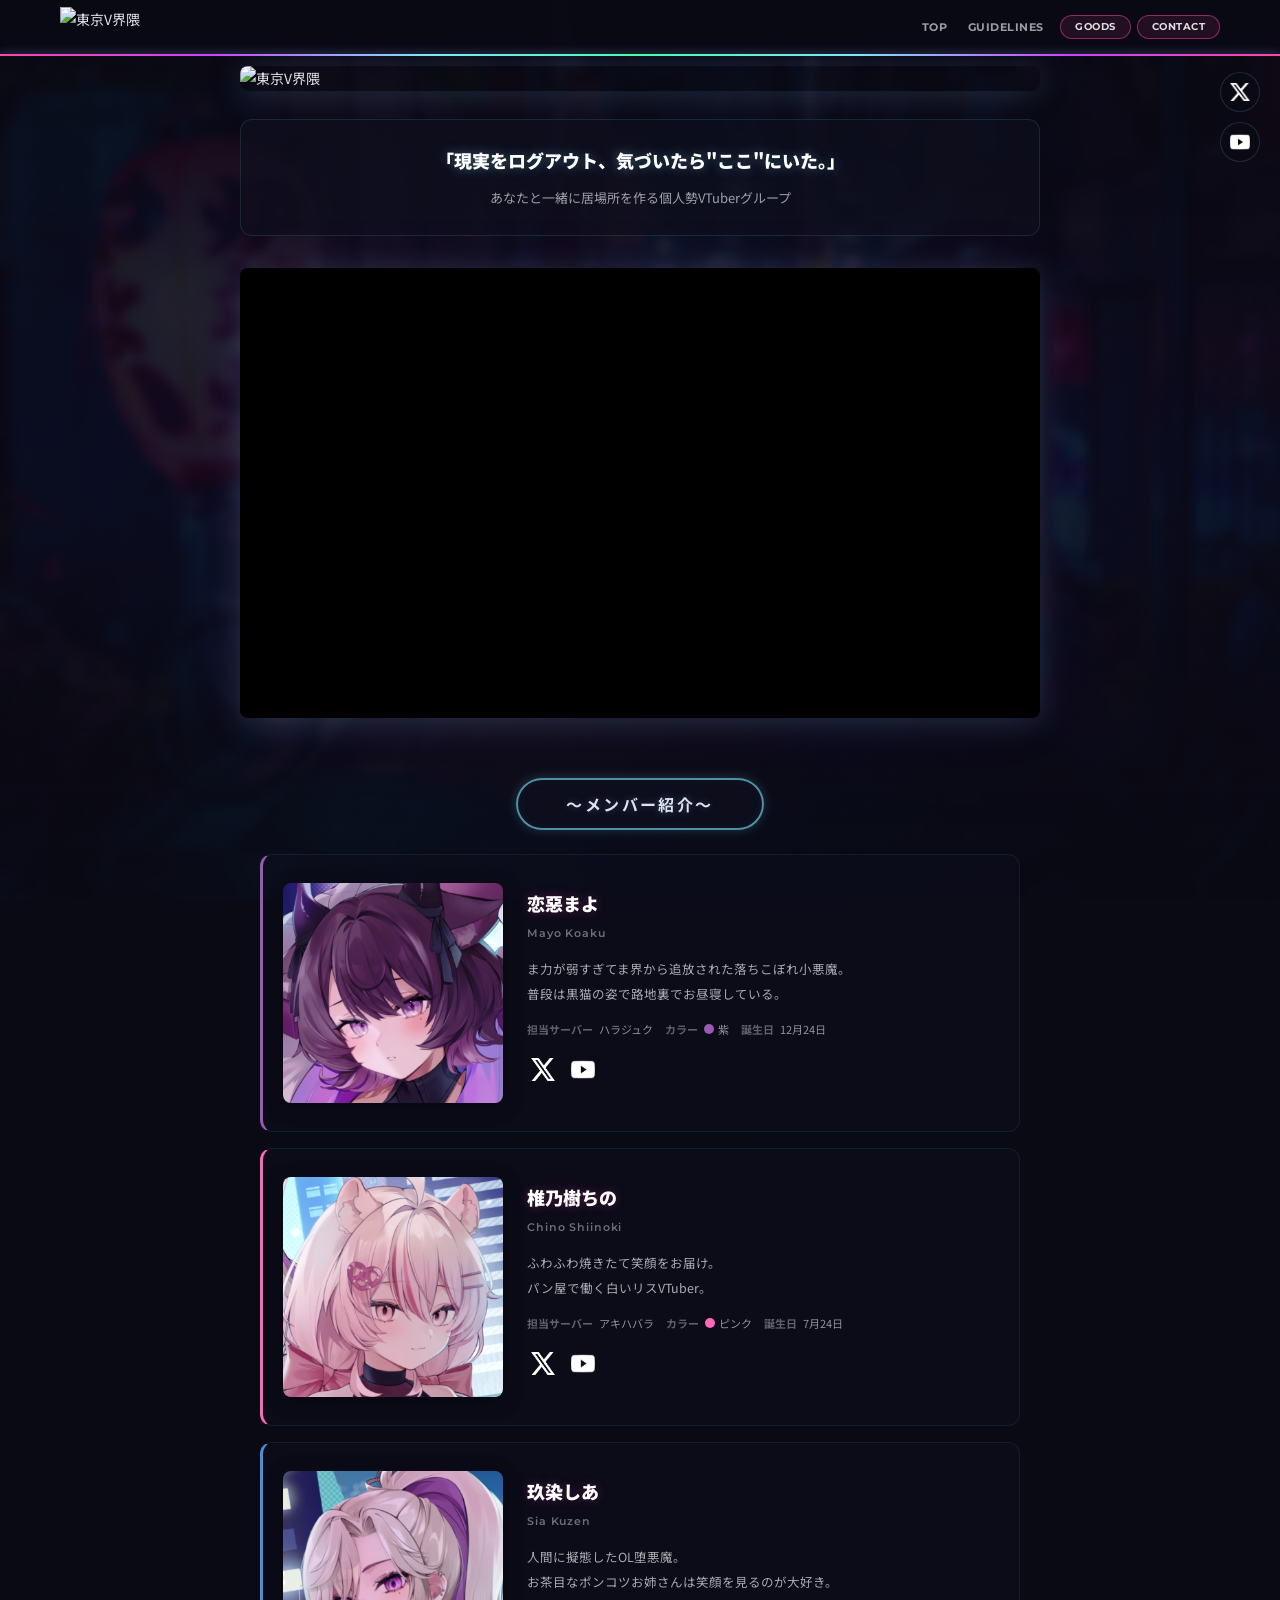
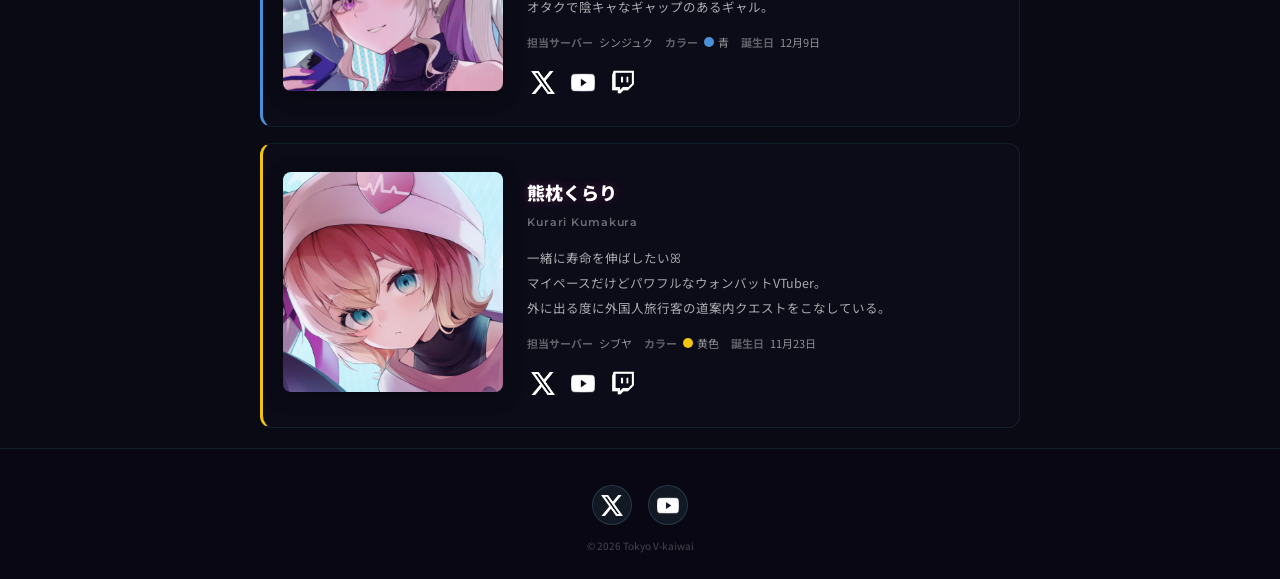
==== index.html @ e0227ff6 "Update: メンバー紹介文修正、背景画像変更、YouTube動画URL変更 Co-Authored-By: Claude Opus 4.6 <noreply@anthropic.com>" ====
<!DOCTYPE html>
<html lang="ja">
<head>
  <meta charset="UTF-8">
  <meta name="viewport" content="width=device-width, initial-scale=1.0">
  <title>東京V界隈 公式サイト</title>
  <link rel="stylesheet" href="css/style.css">
  <link rel="preconnect" href="https://fonts.googleapis.com">
  <link rel="preconnect" href="https://fonts.gstatic.com" crossorigin>
  <link href="https://fonts.googleapis.com/css2?family=Noto+Sans+JP:wght@400;500;700;900&family=Montserrat:wght@400;600;700;800;900&display=block" rel="stylesheet">
</head>
<body>

  <!-- ===== グローバルナビ ===== -->
  <header class="global-header">
    <div class="header-inner">
      <a href="index.html" class="site-logo">
        <img src="images/logo.png" alt="東京V界隈" class="logo-img">
      </a>
      <nav class="global-nav">
        <ul>
          <li><a href="#top">TOP</a></li>
          <li><a href="guidelines.html">GUIDELINES</a></li>
          <li class="nav-special"><a href="https://tokyovkaiwai.booth.pm/" target="_blank" rel="noopener noreferrer">GOODS</a></li>
          <li class="nav-special"><a href="contact.html">CONTACT</a></li>
        </ul>
      </nav>
      <button class="nav-toggle" id="navToggle" aria-label="メニュー">
        <span></span><span></span><span></span>
      </button>
    </div>
    <div class="header-line"></div>
  </header>

  <!-- ===== ヒーローバナー ===== -->
  <section id="top" class="hero-section">
    <div class="hero-banner">
      <div class="hero-image-area">
        <img src="images/main-visual.png" alt="東京V界隈" class="hero-img">
      </div>
    </div>
  </section>

  <!-- ===== 紹介文 ===== -->
  <section id="about" class="intro-section">
    <div class="intro-inner">
      <p class="intro-catchcopy">「現実をログアウト、気づいたら"ここ"にいた。」</p>
      <p class="intro-text">あなたと一緒に居場所を作る個人勢VTuberグループ</p>
    </div>
  </section>

  <!-- ===== 動画 ===== -->
  <section id="movie" class="movie-section">
    <div class="movie-inner">
      <div class="video-container">
        <iframe src="https://www.youtube.com/embed/CFdtqOuw34k" title="東京V界隈 PV" frameborder="0" allow="accelerometer; autoplay; clipboard-write; encrypted-media; gyroscope; picture-in-picture; web-share" allowfullscreen></iframe>
      </div>
    </div>
  </section>

  <!-- ===== メンバー紹介 ===== -->
  <section id="members" class="members-section">
    <h2 class="pill-title"><span>〜メンバー紹介〜</span></h2>

    <!-- 恋惡まよ -->
    <article class="member-card" style="--member-color: #9b59b6;">
      <div class="member-img">
        <img src="images/character/4.png" alt="恋惡まよ" class="member-photo">
      </div>
      <div class="member-info">
        <h3 class="member-name">恋惡まよ</h3>
        <p class="member-name-en">Mayo Koaku</p>
        <p class="member-desc">
          ま力が弱すぎてま界から追放された落ちこぼれ小悪魔。<br>
          普段は黒猫の姿で路地裏でお昼寝している。
        </p>
        <div class="member-details">
          <span class="member-detail"><span class="detail-label">担当サーバー</span>ハラジュク</span>
          <span class="member-detail"><span class="detail-label">カラー</span><span class="color-dot" style="background: #9b59b6;"></span>紫</span>
          <span class="member-detail"><span class="detail-label">誕生日</span>12月24日</span>
        </div>
        <div class="member-links">
          <a href="https://x.com/koaku_mayo" target="_blank" rel="noopener noreferrer" class="member-link-icon" aria-label="X"><img src="images/icon-x.png" alt="X"></a>
          <a href="https://www.youtube.com/@koakumayo" target="_blank" rel="noopener noreferrer" class="member-link-icon" aria-label="YouTube"><img src="images/icon-youtube.png" alt="YouTube"></a>
        </div>
      </div>
    </article>

    <!-- 椎乃樹ちの -->
    <article class="member-card" style="--member-color: #ff69b4;">
      <div class="member-img">
        <img src="images/character/1.png" alt="椎乃樹ちの" class="member-photo">
      </div>
      <div class="member-info">
        <h3 class="member-name">椎乃樹ちの</h3>
        <p class="member-name-en">Chino Shiinoki</p>
        <p class="member-desc">
          ふわふわ焼きたて笑顔をお届け。<br>
          パン屋で働く白いリスVTuber。
        </p>
        <div class="member-details">
          <span class="member-detail"><span class="detail-label">担当サーバー</span>アキハバラ</span>
          <span class="member-detail"><span class="detail-label">カラー</span><span class="color-dot" style="background: #ff69b4;"></span>ピンク</span>
          <span class="member-detail"><span class="detail-label">誕生日</span>7月24日</span>
        </div>
        <div class="member-links">
          <a href="https://x.com/chino_pretzel" target="_blank" rel="noopener noreferrer" class="member-link-icon" aria-label="X"><img src="images/icon-x.png" alt="X"></a>
          <a href="https://www.youtube.com/@chino_pretzel" target="_blank" rel="noopener noreferrer" class="member-link-icon" aria-label="YouTube"><img src="images/icon-youtube.png" alt="YouTube"></a>
        </div>
      </div>
    </article>

    <!-- 玖染しあ -->
    <article class="member-card" style="--member-color: #4a90d9;">
      <div class="member-img">
        <img src="images/character/3.png" alt="玖染しあ" class="member-photo">
      </div>
      <div class="member-info">
        <h3 class="member-name">玖染しあ</h3>
        <p class="member-name-en">Sia Kuzen</p>
        <p class="member-desc">
          人間に擬態したOL堕悪魔。<br>
          お茶目なポンコツお姉さんは笑顔を見るのが大好き。<br>
          オタクで陰キャなギャップのあるギャル。
        </p>
        <div class="member-details">
          <span class="member-detail"><span class="detail-label">担当サーバー</span>シンジュク</span>
          <span class="member-detail"><span class="detail-label">カラー</span><span class="color-dot" style="background: #4a90d9;"></span>青</span>
          <span class="member-detail"><span class="detail-label">誕生日</span>12月9日</span>
        </div>
        <div class="member-links">
          <a href="https://x.com/kuzen_sia" target="_blank" rel="noopener noreferrer" class="member-link-icon" aria-label="X"><img src="images/icon-x.png" alt="X"></a>
          <a href="https://youtube.com/@kuzen_sia" target="_blank" rel="noopener noreferrer" class="member-link-icon" aria-label="YouTube"><img src="images/icon-youtube.png" alt="YouTube"></a>
          <a href="https://www.twitch.tv/kuzensia" target="_blank" rel="noopener noreferrer" class="member-link-icon" aria-label="Twitch"><img src="images/icon-twitch.png" alt="Twitch"></a>
        </div>
      </div>
    </article>

    <!-- 熊枕くらり -->
    <article class="member-card" style="--member-color: #f1c40f;">
      <div class="member-img">
        <img src="images/character/2.png" alt="熊枕くらり" class="member-photo">
      </div>
      <div class="member-info">
        <h3 class="member-name">熊枕くらり</h3>
        <p class="member-name-en">Kurari Kumakura</p>
        <p class="member-desc">
          一緒に寿命を伸ばしたいꕤ<br>
          マイペースだけどパワフルなウォンバットVTuber。<br>
          外に出る度に外国人旅行客の道案内クエストをこなしている。
        </p>
        <div class="member-details">
          <span class="member-detail"><span class="detail-label">担当サーバー</span>シブヤ</span>
          <span class="member-detail"><span class="detail-label">カラー</span><span class="color-dot" style="background: #f1c40f;"></span>黄色</span>
          <span class="member-detail"><span class="detail-label">誕生日</span>11月23日</span>
        </div>
        <div class="member-links">
          <a href="https://x.com/Kurari_Kumakura" target="_blank" rel="noopener noreferrer" class="member-link-icon" aria-label="X"><img src="images/icon-x.png" alt="X"></a>
          <a href="https://www.youtube.com/@Kurari_Kumakura" target="_blank" rel="noopener noreferrer" class="member-link-icon" aria-label="YouTube"><img src="images/icon-youtube.png" alt="YouTube"></a>
          <a href="https://www.twitch.tv/kurari_kumakura" target="_blank" rel="noopener noreferrer" class="member-link-icon" aria-label="Twitch"><img src="images/icon-twitch.png" alt="Twitch"></a>
        </div>
      </div>
    </article>
  </section>

  <!-- ===== 固定SNSアイコン ===== -->
  <div class="fixed-social">
    <a href="https://x.com/tokyovkaiwai" target="_blank" rel="noopener noreferrer" aria-label="X"><img src="images/icon-x.png" alt="X"></a>
    <a href="https://www.youtube.com/channel/UCpaPLm_RPjs5ALJmFA0-iug" target="_blank" rel="noopener noreferrer" aria-label="YouTube"><img src="images/icon-youtube.png" alt="YouTube"></a>
  </div>

  <!-- ===== TO TOP ===== -->
  <a href="#" class="to-top" id="toTop">
    <span class="to-top-arrow">&#9650;</span>
    <span class="to-top-label">TO TOP</span>
  </a>

  <!-- ===== フッター ===== -->
  <footer class="global-footer">
    <div class="footer-inner">
      <div class="footer-social">
        <a href="https://x.com/tokyovkaiwai" target="_blank" rel="noopener noreferrer" class="social-btn" aria-label="X">
          <img src="images/icon-x.png" alt="X" class="social-icon-img">
        </a>
        <a href="https://www.youtube.com/channel/UCpaPLm_RPjs5ALJmFA0-iug" target="_blank" rel="noopener noreferrer" class="social-btn" aria-label="YouTube">
          <img src="images/icon-youtube.png" alt="YouTube" class="social-icon-img">
        </a>
      </div>
      <p class="footer-copy">&copy; 2026 Tokyo V-kaiwai</p>
    </div>
  </footer>

  <script src="js/main.js"></script>
</body>
</html>
---- css/style.css ----
/* ========================================
   東京V界隈 - ネオン街テーマ
   ======================================== */

/* ===== リセット ===== */
*, *::before, *::after {
  margin: 0;
  padding: 0;
  box-sizing: border-box;
}

html {
  scroll-behavior: smooth;
}

body {
  font-family: "Noto Sans JP", "Hiragino Sans", "Hiragino Kaku Gothic ProN", sans-serif;
  font-size: 14px;
  line-height: 1.8;
  color: #e0e0e8;
  background: #0a0a14;
  -webkit-font-smoothing: antialiased;
}

/* 背景画像（固定、暗めオーバーレイ） */
body::before {
  content: "";
  position: fixed;
  top: 0;
  left: 0;
  width: 100%;
  height: 100%;
  background: url("../images/night_back02.png") center center / cover no-repeat fixed;
  opacity: 0.18;
  z-index: -2;
}

body::after {
  content: "";
  position: fixed;
  top: 0;
  left: 0;
  width: 100%;
  height: 100%;
  background: linear-gradient(180deg, rgba(10,10,20,0.6) 0%, rgba(15,10,30,0.4) 50%, rgba(10,10,20,0.7) 100%);
  z-index: -1;
}

a {
  color: inherit;
  text-decoration: none;
}

img {
  max-width: 100%;
  height: auto;
  display: block;
}

/* ===== グローバルヘッダー ===== */
.global-header {
  position: fixed;
  top: 0;
  left: 0;
  width: 100%;
  height: 56px;
  background: rgba(10, 10, 20, 0.92);
  backdrop-filter: blur(12px);
  -webkit-backdrop-filter: blur(12px);
  z-index: 1000;
  overflow: hidden;
}

.header-inner {
  max-width: 1200px;
  margin: 0 auto;
  padding: 0 20px;
  display: flex;
  align-items: center;
  height: 54px;
}

.header-line {
  height: 2px;
  background: linear-gradient(90deg, #ff44aa, #cc44ff, #7de8ff, #44ffaa, #7de8ff, #cc44ff, #ff44aa);
  box-shadow: 0 0 8px rgba(125, 232, 255, 0.5), 0 0 16px rgba(204, 68, 255, 0.3);
}

/* ロゴ */
.site-logo {
  display: flex;
  align-items: center;
  margin-right: 30px;
  flex-shrink: 0;
}

.logo-img {
  height: 40px;
  width: auto;
}

/* ナビ */
.global-nav {
  flex: 1;
}

.global-nav ul {
  list-style: none;
  display: flex;
  gap: 0;
  justify-content: flex-end;
  align-items: center;
}

.global-nav li a {
  display: block;
  padding: 0 10px;
  font-size: 11px;
  font-weight: 700;
  font-family: "Montserrat", sans-serif;
  color: rgba(255, 255, 255, 0.6);
  letter-spacing: 0.05em;
  line-height: 54px;
  transition: color 0.2s, text-shadow 0.2s;
}

.global-nav li a:hover,
.global-nav li a.nav-active {
  color: #7de8ff;
  text-shadow: 0 0 8px rgba(125, 232, 255, 0.5);
}

/* CONTACT / GOODS 特殊タブ */
.nav-special a {
  color: rgba(255, 255, 255, 0.85) !important;
  border: 1px solid rgba(255, 68, 170, 0.5);
  border-radius: 16px;
  padding: 4px 14px !important;
  line-height: 1.4 !important;
  font-size: 10px !important;
  margin-left: 6px;
  transition: all 0.3s;
  background: rgba(255, 68, 170, 0.1);
}

.nav-special a:hover {
  background: rgba(255, 68, 170, 0.25) !important;
  border-color: #ff44aa !important;
  color: #fff !important;
  text-shadow: 0 0 8px rgba(255, 68, 170, 0.6) !important;
  box-shadow: 0 0 12px rgba(255, 68, 170, 0.3);
}

/* 言語 */
.header-right {
  margin-left: 15px;
  flex-shrink: 0;
}

.lang-btn {
  background: none;
  border: none;
  font-size: 12px;
  color: rgba(255, 255, 255, 0.5);
  cursor: pointer;
  font-family: inherit;
}

/* ハンバーガー */
.nav-toggle {
  display: none;
  flex-direction: column;
  gap: 5px;
  background: none;
  border: none;
  cursor: pointer;
  padding: 4px;
  margin-left: auto;
}

.nav-toggle span {
  display: block;
  width: 22px;
  height: 2px;
  background: #e0e0e8;
}

/* ===== パンくず ===== */
.breadcrumb {
  max-width: 800px;
  margin: 0 auto;
  padding: 66px 20px 8px;
  font-size: 12px;
  color: rgba(255, 255, 255, 0.4);
}

.breadcrumb-bottom {
  padding: 16px 20px 24px;
}

.breadcrumb a {
  color: rgba(255, 255, 255, 0.4);
  transition: color 0.2s;
}

.breadcrumb a:hover {
  color: #7de8ff;
}

.bc-sep {
  margin: 0 6px;
  color: rgba(255, 255, 255, 0.2);
}

.bc-current {
  color: rgba(255, 255, 255, 0.6);
}

/* ===== ヒーローバナー ===== */
.hero-section {
  padding: 66px 20px 0;
}

.hero-banner {
  max-width: 800px;
  margin: 0 auto;
}

.hero-image-area {
  width: 100%;
  overflow: hidden;
  border-radius: 8px;
  box-shadow: 0 4px 30px rgba(125, 232, 255, 0.15), 0 0 60px rgba(204, 68, 255, 0.08);
}

.hero-img {
  width: 100%;
  height: auto;
  display: block;
}

/* ===== 紹介文 ===== */
.intro-section {
  padding: 28px 20px 16px;
}

.intro-inner {
  max-width: 800px;
  margin: 0 auto;
  background: rgba(15, 15, 30, 0.7);
  border: 1px solid rgba(125, 232, 255, 0.12);
  border-radius: 12px;
  padding: 24px 28px;
}

.intro-catchcopy {
  font-size: 18px;
  font-weight: 900;
  color: #fff;
  text-align: center;
  text-shadow: 0 0 12px rgba(125, 232, 255, 0.4);
  margin-bottom: 8px;
}

.intro-text {
  font-size: 13px;
  line-height: 2;
  color: rgba(255, 255, 255, 0.6);
  text-align: center;
}

/* ===== 動画 ===== */
.movie-section {
  padding: 16px 20px 24px;
}

.movie-inner {
  max-width: 800px;
  margin: 0 auto;
}

.video-container {
  position: relative;
  width: 100%;
  padding-bottom: 56.25%;
  border-radius: 8px;
  overflow: hidden;
  background: #000;
  box-shadow: 0 4px 30px rgba(125, 232, 255, 0.15), 0 0 60px rgba(204, 68, 255, 0.08);
}

.video-container iframe {
  position: absolute;
  top: 0;
  left: 0;
  width: 100%;
  height: 100%;
}

/* ===== セクションタイトル（丸枠ピル） ===== */
.pill-title {
  text-align: center;
  margin: 36px 0 24px;
}

.pill-title span {
  display: inline-block;
  padding: 10px 48px;
  border: 2px solid rgba(125, 232, 255, 0.6);
  border-radius: 40px;
  font-size: 16px;
  font-weight: 700;
  letter-spacing: 0.15em;
  color: #e0e0f0;
  background: rgba(15, 15, 30, 0.7);
  box-shadow: 0 0 12px rgba(125, 232, 255, 0.2), inset 0 0 12px rgba(125, 232, 255, 0.05);
  text-shadow: 0 0 8px rgba(125, 232, 255, 0.3);
}

/* ===== メンバー紹介 ===== */
.members-section {
  max-width: 800px;
  margin: 0 auto;
  padding: 0 20px 20px;
}

.member-card {
  display: flex;
  gap: 24px;
  align-items: flex-start;
  padding: 28px 20px;
  border-bottom: 1px solid rgba(125, 232, 255, 0.1);
  background: rgba(15, 15, 30, 0.5);
  border-radius: 12px;
  margin-bottom: 16px;
  border: 1px solid rgba(125, 232, 255, 0.08);
  transition: border-color 0.3s, box-shadow 0.3s;
}

.member-card:hover {
  border-color: rgba(204, 68, 255, 0.2);
  box-shadow: 0 0 20px rgba(204, 68, 255, 0.1);
}

.member-card:last-child {
  border-bottom: 1px solid rgba(125, 232, 255, 0.08);
  margin-bottom: 0;
}

.member-img {
  flex-shrink: 0;
  width: 220px;
}

.member-photo {
  width: 220px;
  height: 220px;
  object-fit: cover;
  border-radius: 8px;
  display: block;
  box-shadow: 0 4px 20px rgba(0, 0, 0, 0.4);
}

.member-info {
  flex: 1;
  padding-top: 4px;
}

.member-name {
  font-size: 18px;
  font-weight: 900;
  color: #fff;
  margin-bottom: 4px;
  text-shadow: 0 0 12px rgba(255, 68, 170, 0.3);
}

.member-quote {
  font-size: 13px;
  font-weight: 700;
  color: #cc88ff;
  margin-bottom: 12px;
}

.member-desc {
  font-size: 12.5px;
  line-height: 2;
  color: rgba(255, 255, 255, 0.65);
  margin-bottom: 14px;
}

.member-links {
  display: flex;
  align-items: center;
  gap: 8px;
}

.link-yt {
  color: #ff4466;
  font-size: 13px;
  font-weight: 700;
  transition: text-shadow 0.2s, opacity 0.2s;
}

.link-yt:hover {
  text-shadow: 0 0 8px rgba(255, 68, 102, 0.6);
  opacity: 0.8;
}

.link-sep {
  color: rgba(255, 255, 255, 0.25);
  font-size: 13px;
}

.link-x {
  color: rgba(255, 255, 255, 0.7);
  font-size: 13px;
  font-weight: 700;
  transition: text-shadow 0.2s, opacity 0.2s;
}

.link-x:hover {
  text-shadow: 0 0 8px rgba(125, 232, 255, 0.5);
  opacity: 0.8;
}

/* ===== ギャラリー ===== */
.gallery-section {
  max-width: 800px;
  margin: 0 auto;
  padding: 20px 20px 12px;
}

.gallery-grid {
  display: grid;
  grid-template-columns: 1fr 1fr;
  gap: 8px;
  margin-bottom: 12px;
}

.gallery-placeholder {
  width: 100%;
  aspect-ratio: 16 / 10;
  background: linear-gradient(135deg, rgba(20, 15, 35, 0.8), rgba(30, 20, 50, 0.8));
  border-radius: 6px;
  border: 1px solid rgba(125, 232, 255, 0.08);
}

.gallery-caption {
  font-size: 12px;
  color: rgba(255, 255, 255, 0.5);
  line-height: 1.8;
}

/* ===== スペシャル一覧ボタン ===== */
.back-btn-area {
  max-width: 800px;
  margin: 0 auto;
  padding: 24px 20px;
}

.btn-back-special {
  display: flex;
  align-items: center;
  justify-content: center;
  gap: 12px;
  width: 100%;
  padding: 14px 0;
  background: linear-gradient(135deg, rgba(125, 232, 255, 0.15), rgba(204, 68, 255, 0.15));
  border: 1px solid rgba(125, 232, 255, 0.3);
  color: #7de8ff;
  font-size: 15px;
  font-weight: 700;
  letter-spacing: 0.1em;
  border-radius: 40px;
  transition: all 0.3s;
}

.btn-back-special:hover {
  background: linear-gradient(135deg, rgba(125, 232, 255, 0.25), rgba(204, 68, 255, 0.25));
  box-shadow: 0 0 20px rgba(125, 232, 255, 0.2);
}

.btn-arrow {
  font-size: 18px;
}

/* ===== 固定SNSアイコン（右上） ===== */
.fixed-social {
  position: fixed;
  top: 72px;
  right: 20px;
  display: flex;
  flex-direction: column;
  gap: 10px;
  z-index: 900;
}

.fixed-social a {
  display: flex;
  align-items: center;
  justify-content: center;
  width: 40px;
  height: 40px;
  background: rgba(10, 10, 20, 0.7);
  border: 1px solid rgba(125, 232, 255, 0.15);
  border-radius: 50%;
  transition: all 0.3s;
}

.fixed-social a:hover {
  background: rgba(125, 232, 255, 0.15);
  border-color: #7de8ff;
  box-shadow: 0 0 12px rgba(125, 232, 255, 0.3);
}

.fixed-social a img {
  width: 20px;
  height: 20px;
  object-fit: contain;
}

/* ===== TO TOP ===== */
.to-top {
  position: fixed;
  bottom: 24px;
  right: 24px;
  width: 48px;
  height: 48px;
  background: linear-gradient(135deg, #ff44aa, #cc44ff);
  color: #fff;
  border-radius: 50%;
  display: flex;
  flex-direction: column;
  align-items: center;
  justify-content: center;
  z-index: 900;
  opacity: 0;
  pointer-events: none;
  transition: opacity 0.3s, transform 0.2s;
  box-shadow: 0 2px 16px rgba(255, 68, 170, 0.4);
}

.to-top.visible {
  opacity: 1;
  pointer-events: auto;
}

.to-top:hover {
  transform: translateY(-2px);
  box-shadow: 0 4px 24px rgba(255, 68, 170, 0.6);
}

.to-top-arrow {
  font-size: 10px;
  line-height: 1;
}

.to-top-label {
  font-size: 8px;
  font-weight: 700;
  letter-spacing: 0.05em;
  line-height: 1;
  margin-top: 1px;
}

/* ===== フッター ===== */
.global-footer {
  background: rgba(10, 8, 20, 0.95);
  color: rgba(255, 255, 255, 0.5);
  padding: 36px 20px 24px;
  border-top: 1px solid rgba(125, 232, 255, 0.1);
}

.footer-inner {
  max-width: 800px;
  margin: 0 auto;
  text-align: center;
}

.footer-social {
  display: flex;
  justify-content: center;
  gap: 16px;
  margin-bottom: 12px;
}

.social-btn {
  width: 40px;
  height: 40px;
  background: rgba(125, 232, 255, 0.08);
  border: 1px solid rgba(125, 232, 255, 0.15);
  border-radius: 50%;
  display: flex;
  align-items: center;
  justify-content: center;
  color: rgba(255, 255, 255, 0.6);
  transition: all 0.3s;
}

.social-btn:hover {
  background: rgba(125, 232, 255, 0.2);
  border-color: #7de8ff;
  color: #7de8ff;
  box-shadow: 0 0 12px rgba(125, 232, 255, 0.3);
}

.footer-lang {
  font-size: 12px;
  color: rgba(255, 255, 255, 0.35);
  margin-bottom: 20px;
}

.footer-nav-btns {
  display: flex;
  justify-content: center;
  gap: 16px;
  margin-bottom: 16px;
}

.footer-btn {
  font-size: 13px;
  color: rgba(255, 255, 255, 0.6);
  padding: 8px 24px;
  border: 1px solid rgba(255, 255, 255, 0.2);
  border-radius: 24px;
  transition: all 0.3s;
}

.footer-btn:hover {
  border-color: #ff44aa;
  color: #ff44aa;
  box-shadow: 0 0 12px rgba(255, 68, 170, 0.2);
}

.footer-legal {
  display: flex;
  justify-content: center;
  gap: 20px;
  flex-wrap: wrap;
  margin-bottom: 16px;
}

.footer-legal a {
  font-size: 11px;
  color: rgba(255, 255, 255, 0.4);
  transition: color 0.2s;
}

.footer-legal a:hover {
  color: #7de8ff;
}

.footer-company {
  display: flex;
  align-items: center;
  justify-content: center;
  gap: 8px;
  margin-bottom: 16px;
}

.company-label {
  font-size: 11px;
  color: rgba(255, 255, 255, 0.3);
}

.company-name {
  font-size: 14px;
  font-weight: 700;
  color: rgba(255, 255, 255, 0.6);
  letter-spacing: 0.05em;
}

.footer-copy {
  font-size: 10px;
  color: rgba(255, 255, 255, 0.25);
}

/* ===== レスポンシブ ===== */
@media (max-width: 768px) {
  .global-nav {
    display: none;
    position: absolute;
    top: 56px;
    left: 0;
    width: 100%;
    background: rgba(10, 10, 20, 0.97);
    border-bottom: 2px solid rgba(125, 232, 255, 0.3);
    z-index: 999;
  }

  .global-nav.open {
    display: block;
  }

  .global-nav ul {
    flex-direction: column;
    align-items: center;
    padding: 12px 0;
    gap: 0;
  }

  .global-nav li a {
    line-height: 40px;
    font-size: 12px;
  }

  .nav-special a {
    margin-left: 0 !important;
    margin-top: 4px;
  }

  .header-right {
    display: none;
  }

  .nav-toggle {
    display: flex;
  }

  .member-card {
    flex-direction: column;
    align-items: center;
    padding: 24px 16px;
  }

  .member-img {
    width: 180px;
  }

  .member-photo {
    width: 180px;
    height: 180px;
  }

  .member-info {
    text-align: center;
  }

  .member-links {
    justify-content: center;
  }

  .gallery-grid {
    grid-template-columns: 1fr;
  }

  .footer-nav-btns {
    flex-direction: column;
    align-items: center;
    gap: 10px;
  }

  .footer-legal {
    flex-direction: column;
    align-items: center;
    gap: 8px;
  }
}

@media (max-width: 480px) {
  .pill-title span {
    padding: 8px 32px;
    font-size: 14px;
  }

  .member-img {
    width: 160px;
  }

  .member-photo {
    width: 160px;
    height: 160px;
  }

  .logo-img {
    height: 32px;
  }
}

/* ===== メンバー英名 ===== */
.member-name-en {
  font-size: 11px;
  font-family: "Montserrat", sans-serif;
  font-weight: 600;
  color: rgba(255, 255, 255, 0.4);
  letter-spacing: 0.08em;
  margin-bottom: 12px;
}

/* ===== メンバー詳細情報 ===== */
.member-details {
  display: flex;
  flex-wrap: wrap;
  gap: 12px;
  margin-bottom: 14px;
}

.member-detail {
  font-size: 11px;
  color: rgba(255, 255, 255, 0.55);
  display: flex;
  align-items: center;
  gap: 4px;
}

.detail-label {
  font-weight: 700;
  color: rgba(255, 255, 255, 0.35);
  margin-right: 2px;
}

.color-dot {
  display: inline-block;
  width: 10px;
  height: 10px;
  border-radius: 50%;
  vertical-align: middle;
}

/* ===== メンバーカード カラーアクセント ===== */
.member-card {
  border-left: 3px solid var(--member-color, rgba(125, 232, 255, 0.3));
}

/* ===== メンバーリンクアイコン ===== */
.member-link-icon {
  display: inline-flex;
  align-items: center;
  justify-content: center;
  width: 32px;
  height: 32px;
  transition: opacity 0.2s, transform 0.2s;
}

.member-link-icon:hover {
  opacity: 0.7;
  transform: scale(1.1);
}

.member-link-icon img {
  width: 24px;
  height: 24px;
  object-fit: contain;
}

/* ===== フッターアイコン画像 ===== */
.social-icon-img {
  width: 22px;
  height: 22px;
  object-fit: contain;
}

/* ===== ガイドライン ===== */
.guidelines-section {
  max-width: 800px;
  margin: 0 auto;
  padding: 0 20px 40px;
}

.guidelines-page {
  padding-top: 80px;
}

.guidelines-page .back-link {
  text-align: center;
  margin-top: 24px;
}

.guidelines-page .back-link a {
  color: rgba(125, 232, 255, 0.7);
  font-size: 13px;
  transition: color 0.2s;
}

.guidelines-page .back-link a:hover {
  color: #7de8ff;
}

.guidelines-inner {
  background: rgba(15, 15, 30, 0.7);
  border: 1px solid rgba(125, 232, 255, 0.12);
  border-radius: 12px;
  padding: 32px 28px;
}

.guidelines-intro {
  font-size: 13px;
  line-height: 2;
  color: rgba(255, 255, 255, 0.8);
  text-align: center;
  margin-bottom: 32px;
  padding-bottom: 24px;
  border-bottom: 1px solid rgba(125, 232, 255, 0.1);
}

.guidelines-item {
  margin-bottom: 24px;
}

.guidelines-item h3 {
  font-size: 14px;
  font-weight: 700;
  color: #7de8ff;
  margin-bottom: 8px;
  text-shadow: 0 0 8px rgba(125, 232, 255, 0.3);
}

.guidelines-item p {
  font-size: 12.5px;
  line-height: 2;
  color: rgba(255, 255, 255, 0.7);
}

.guidelines-list {
  list-style: none;
  padding: 8px 0 8px 16px;
}

.guidelines-list li {
  font-size: 12.5px;
  line-height: 2;
  color: rgba(255, 255, 255, 0.65);
  position: relative;
  padding-left: 16px;
}

.guidelines-list li::before {
  content: "";
  position: absolute;
  left: 0;
  top: 50%;
  transform: translateY(-50%);
  width: 6px;
  height: 6px;
  border-radius: 50%;
  background: rgba(255, 68, 170, 0.5);
}

.guidelines-note {
  font-size: 11px;
  color: rgba(255, 255, 255, 0.45);
  display: block;
  margin-top: 4px;
}

.guidelines-date {
  font-size: 11px;
  color: rgba(255, 255, 255, 0.35);
  text-align: right;
  margin-top: 24px;
  padding-top: 16px;
  border-top: 1px solid rgba(125, 232, 255, 0.1);
}

/* ===== スクロールアニメーション ===== */
.anim-hidden {
  opacity: 0;
  transform: translateY(30px);
}

.anim-visible {
  opacity: 1;
  transform: translateY(0);
  transition: opacity 0.7s ease, transform 0.7s ease;
}

/* メンバーカードは順番に遅延 */
.member-card.anim-visible:nth-child(2) { transition-delay: 0s; }
.member-card.anim-visible:nth-child(3) { transition-delay: 0.1s; }
.member-card.anim-visible:nth-child(4) { transition-delay: 0.2s; }
.member-card.anim-visible:nth-child(5) { transition-delay: 0.3s; }
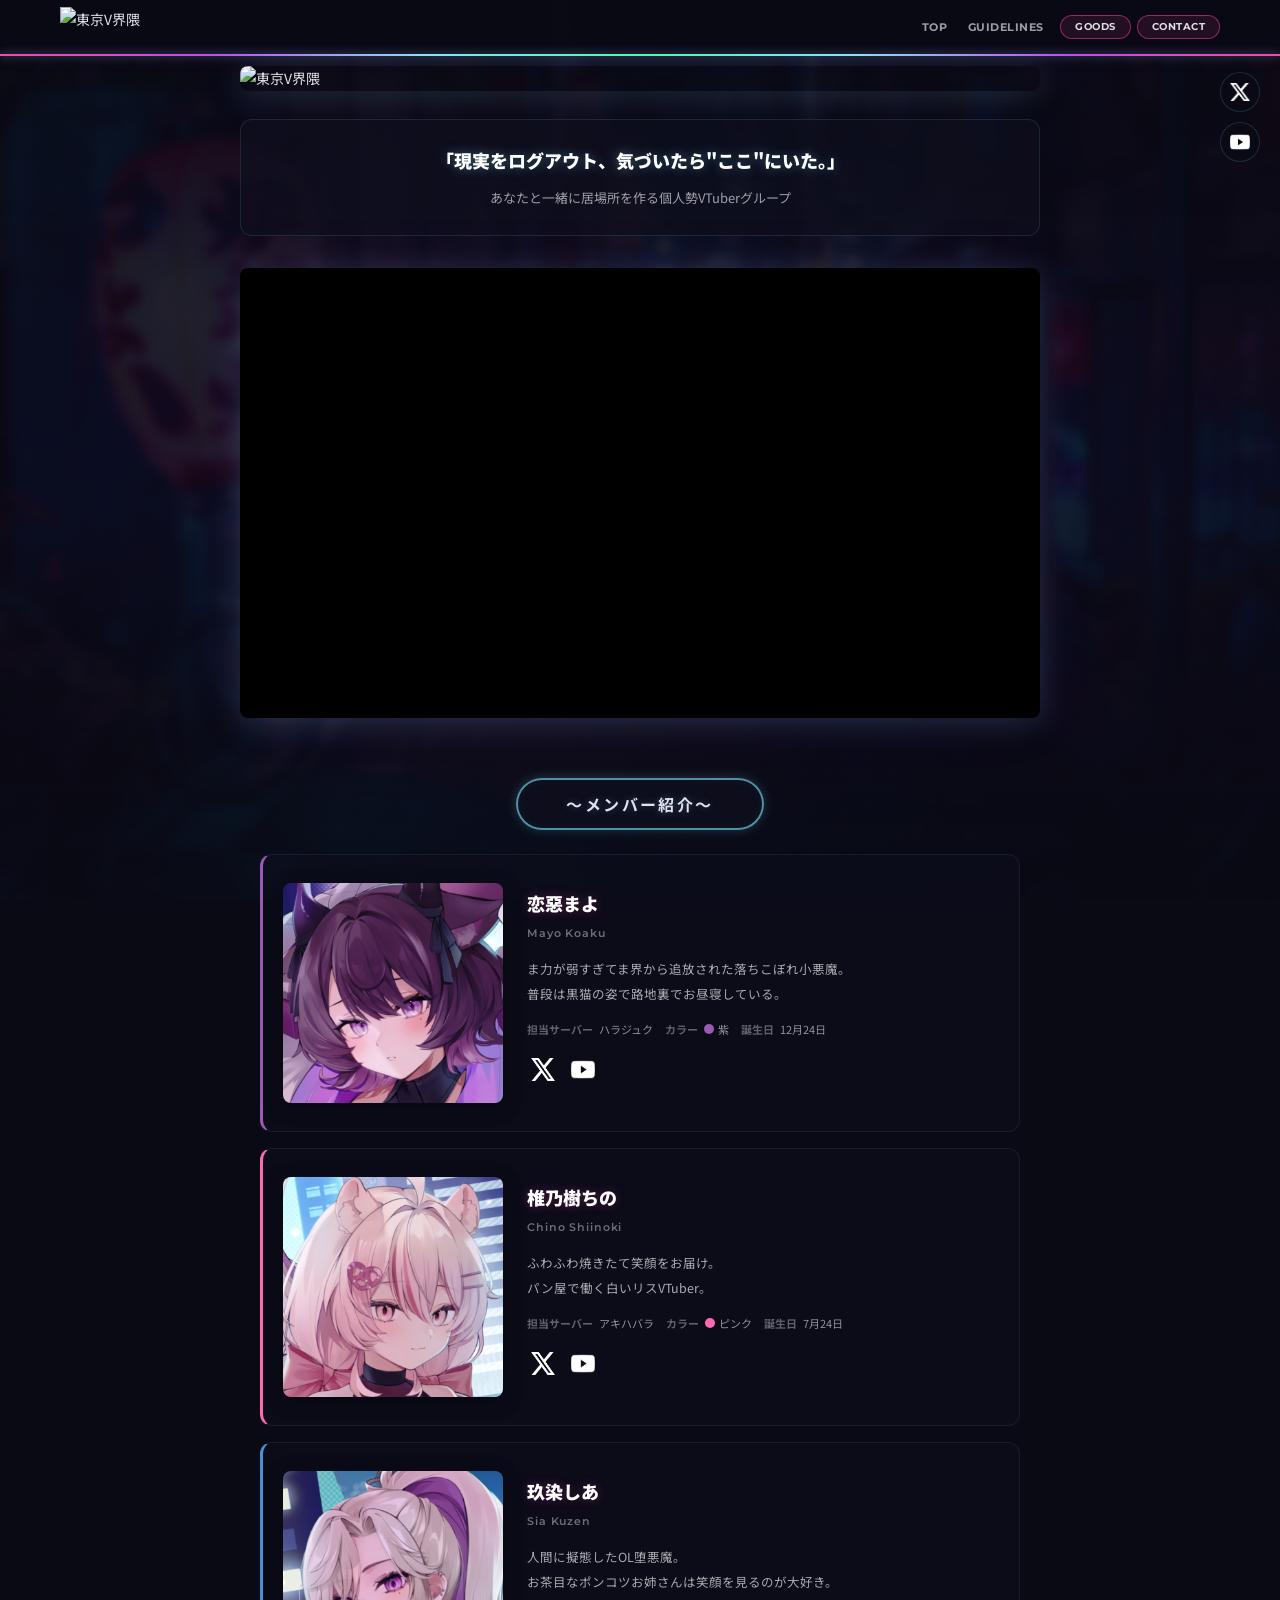
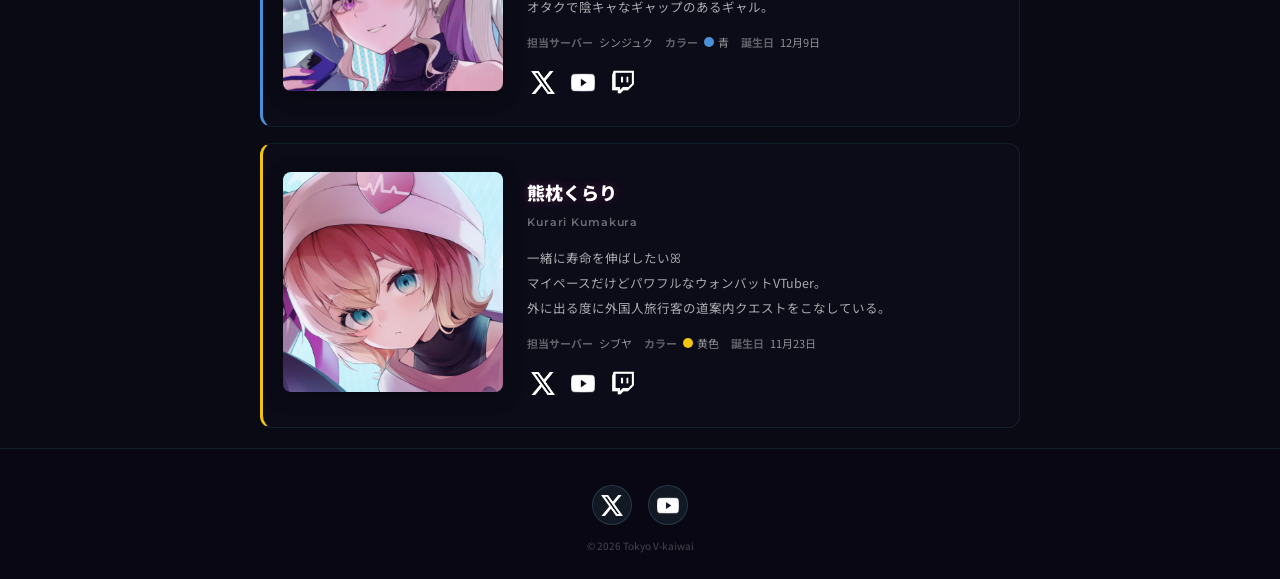
==== commit 4fc0c784: "Update: スマホメニューをPC版デザインに統一、SEO対策メタ情報追加 Co-Authored-By: Claude Opus 4.6 <noreply@anthropic.com>" ====
--- a/index.html
+++ b/index.html
@@ -3,7 +3,17 @@
 <head>
   <meta charset="UTF-8">
   <meta name="viewport" content="width=device-width, initial-scale=1.0">
-  <title>東京V界隈 公式サイト</title>
+  <title>東京V界隈（とーぶい）公式サイト</title>
+  <meta name="description" content="東京V界隈（とーぶい）は、恋惡まよ・椎乃樹ちの・玖染しあ・熊枕くらりによる個人勢VTuberグループです。「現実をログアウト、気づいたらここにいた。」あなたと一緒に居場所を作ります。">
+  <meta name="keywords" content="東京V界隈,とーぶい,VTuber,恋惡まよ,椎乃樹ちの,玖染しあ,熊枕くらり,個人勢VTuber">
+  <meta property="og:title" content="東京V界隈（とーぶい）公式サイト">
+  <meta property="og:description" content="恋惡まよ・椎乃樹ちの・玖染しあ・熊枕くらりによる個人勢VTuberグループ「東京V界隈（とーぶい）」の公式サイトです。">
+  <meta property="og:type" content="website">
+  <meta property="og:url" content="https://tokyovkaiwaiofficial.github.io/tokyo-v-kaiwai/">
+  <meta property="og:site_name" content="東京V界隈">
+  <meta name="twitter:card" content="summary_large_image">
+  <meta name="twitter:title" content="東京V界隈（とーぶい）公式サイト">
+  <meta name="twitter:description" content="恋惡まよ・椎乃樹ちの・玖染しあ・熊枕くらりによる個人勢VTuberグループ「東京V界隈（とーぶい）」の公式サイトです。">
   <link rel="stylesheet" href="css/style.css">
   <link rel="preconnect" href="https://fonts.googleapis.com">
   <link rel="preconnect" href="https://fonts.gstatic.com" crossorigin>
--- a/css/style.css
+++ b/css/style.css
@@ -63,12 +63,11 @@
   top: 0;
   left: 0;
   width: 100%;
-  height: 56px;
+  min-height: 56px;
   background: rgba(10, 10, 20, 0.92);
   backdrop-filter: blur(12px);
   -webkit-backdrop-filter: blur(12px);
   z-index: 1000;
-  overflow: hidden;
 }
 
 .header-inner {
@@ -679,13 +678,17 @@
 @media (max-width: 768px) {
   .global-nav {
     display: none;
-    position: absolute;
+    position: fixed;
     top: 56px;
-    left: 0;
-    width: 100%;
+    right: 12px;
+    width: auto;
     background: rgba(10, 10, 20, 0.97);
-    border-bottom: 2px solid rgba(125, 232, 255, 0.3);
-    z-index: 999;
+    backdrop-filter: blur(12px);
+    -webkit-backdrop-filter: blur(12px);
+    border: 1px solid rgba(125, 232, 255, 0.15);
+    border-radius: 12px;
+    z-index: 9999;
+    box-shadow: 0 4px 24px rgba(0, 0, 0, 0.5);
   }
 
   .global-nav.open {
@@ -693,20 +696,22 @@
   }
 
   .global-nav ul {
-    flex-direction: column;
+    flex-direction: row;
+    flex-wrap: wrap;
+    justify-content: center;
     align-items: center;
-    padding: 12px 0;
-    gap: 0;
+    padding: 12px 14px;
+    gap: 8px;
   }
 
   .global-nav li a {
-    line-height: 40px;
-    font-size: 12px;
+    line-height: 1.4;
+    font-size: 11px;
+    padding: 6px 12px;
   }
 
   .nav-special a {
     margin-left: 0 !important;
-    margin-top: 4px;
   }
 
   .header-right {
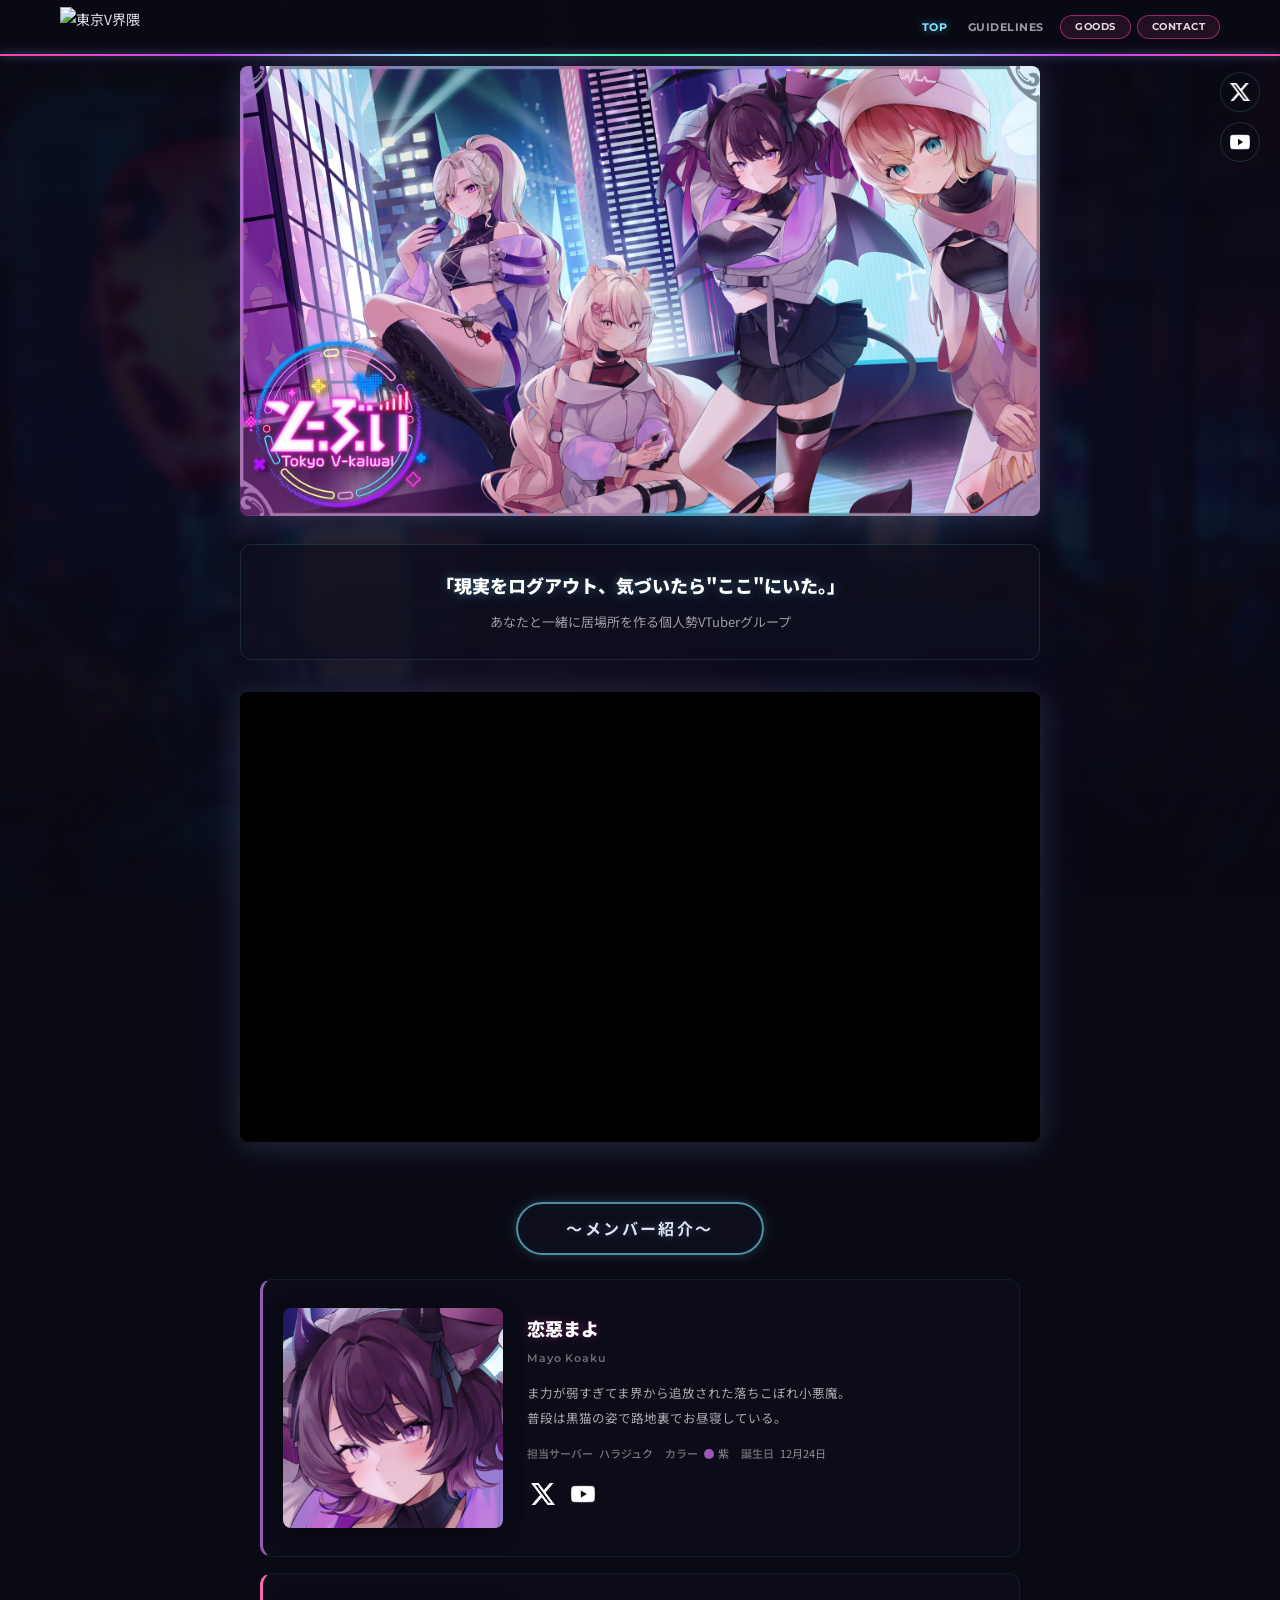
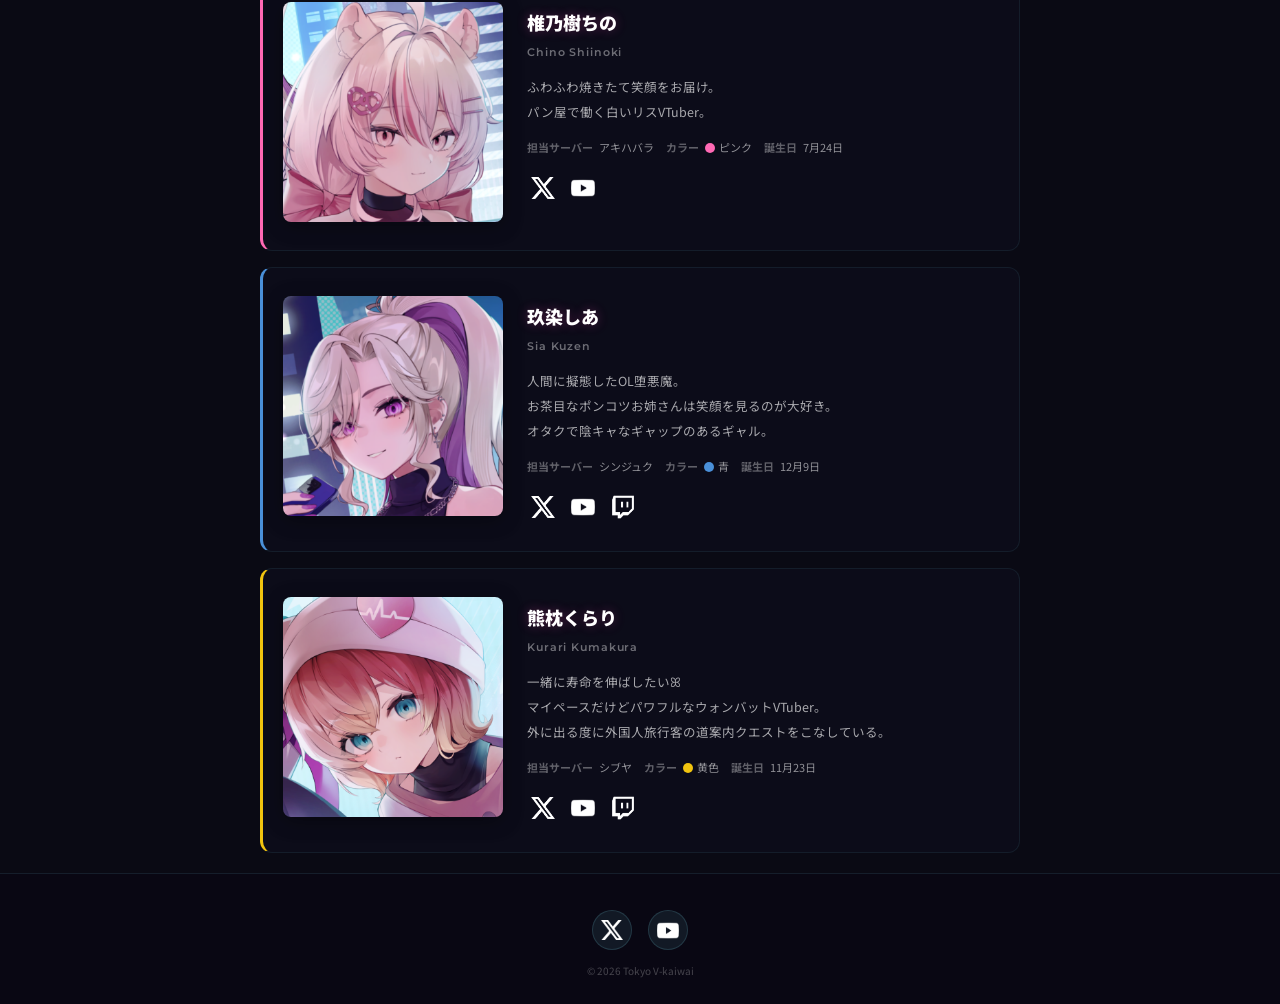
==== commit 6c82e657: "Update: メインビジュアル画像にキャッシュバスター追加 Co-Authored-By: Claude Opus 4.7 (1M context) <noreply@anthropic.com>" ====
--- a/index.html
+++ b/index.html
@@ -3,6 +3,7 @@
 <head>
   <meta charset="UTF-8">
   <meta name="viewport" content="width=device-width, initial-scale=1.0">
+  <meta name="google-site-verification" content="s8VBmN4rUwEOQ_JMWTaWILbEDcA1kcqzEyMxc7Fg080" />
   <title>東京V界隈（とーぶい）公式サイト</title>
   <meta name="description" content="東京V界隈（とーぶい）は、恋惡まよ・椎乃樹ちの・玖染しあ・熊枕くらりによる個人勢VTuberグループです。「現実をログアウト、気づいたらここにいた。」あなたと一緒に居場所を作ります。">
   <meta name="keywords" content="東京V界隈,とーぶい,VTuber,恋惡まよ,椎乃樹ちの,玖染しあ,熊枕くらり,個人勢VTuber">
@@ -14,6 +15,55 @@
   <meta name="twitter:card" content="summary_large_image">
   <meta name="twitter:title" content="東京V界隈（とーぶい）公式サイト">
   <meta name="twitter:description" content="恋惡まよ・椎乃樹ちの・玖染しあ・熊枕くらりによる個人勢VTuberグループ「東京V界隈（とーぶい）」の公式サイトです。">
+  <link rel="canonical" href="https://tokyovkaiwaiofficial.github.io/tokyo-v-kaiwai/">
+  <script type="application/ld+json">
+  {
+    "@context": "https://schema.org",
+    "@type": "Organization",
+    "name": "東京V界隈",
+    "alternateName": ["とーぶい", "Tokyo V Kaiwai"],
+    "url": "https://tokyovkaiwaiofficial.github.io/tokyo-v-kaiwai/",
+    "description": "恋惡まよ・椎乃樹ちの・玖染しあ・熊枕くらりによる個人勢VTuberグループ「東京V界隈（とーぶい）」の公式サイトです。",
+    "sameAs": [
+      "https://x.com/tokyovkaiwai",
+      "https://www.youtube.com/channel/UCpaPLm_RPjs5ALJmFA0-iug"
+    ],
+    "member": [
+      {
+        "@type": "Person",
+        "name": "恋惡まよ",
+        "sameAs": [
+          "https://x.com/koaku_mayo",
+          "https://www.youtube.com/@koakumayo"
+        ]
+      },
+      {
+        "@type": "Person",
+        "name": "椎乃樹ちの",
+        "sameAs": [
+          "https://x.com/chino_pretzel",
+          "https://www.youtube.com/@chino_pretzel"
+        ]
+      },
+      {
+        "@type": "Person",
+        "name": "玖染しあ",
+        "sameAs": [
+          "https://x.com/kuzen_sia",
+          "https://youtube.com/@kuzen_sia"
+        ]
+      },
+      {
+        "@type": "Person",
+        "name": "熊枕くらり",
+        "sameAs": [
+          "https://x.com/Kurari_Kumakura",
+          "https://www.youtube.com/@Kurari_Kumakura"
+        ]
+      }
+    ]
+  }
+  </script>
   <link rel="stylesheet" href="css/style.css">
   <link rel="preconnect" href="https://fonts.googleapis.com">
   <link rel="preconnect" href="https://fonts.gstatic.com" crossorigin>
@@ -46,7 +96,7 @@
   <section id="top" class="hero-section">
     <div class="hero-banner">
       <div class="hero-image-area">
-        <img src="images/main-visual.png" alt="東京V界隈" class="hero-img">
+        <img src="images/main-visual.png?v=20260507" alt="東京V界隈" class="hero-img">
       </div>
     </div>
   </section>
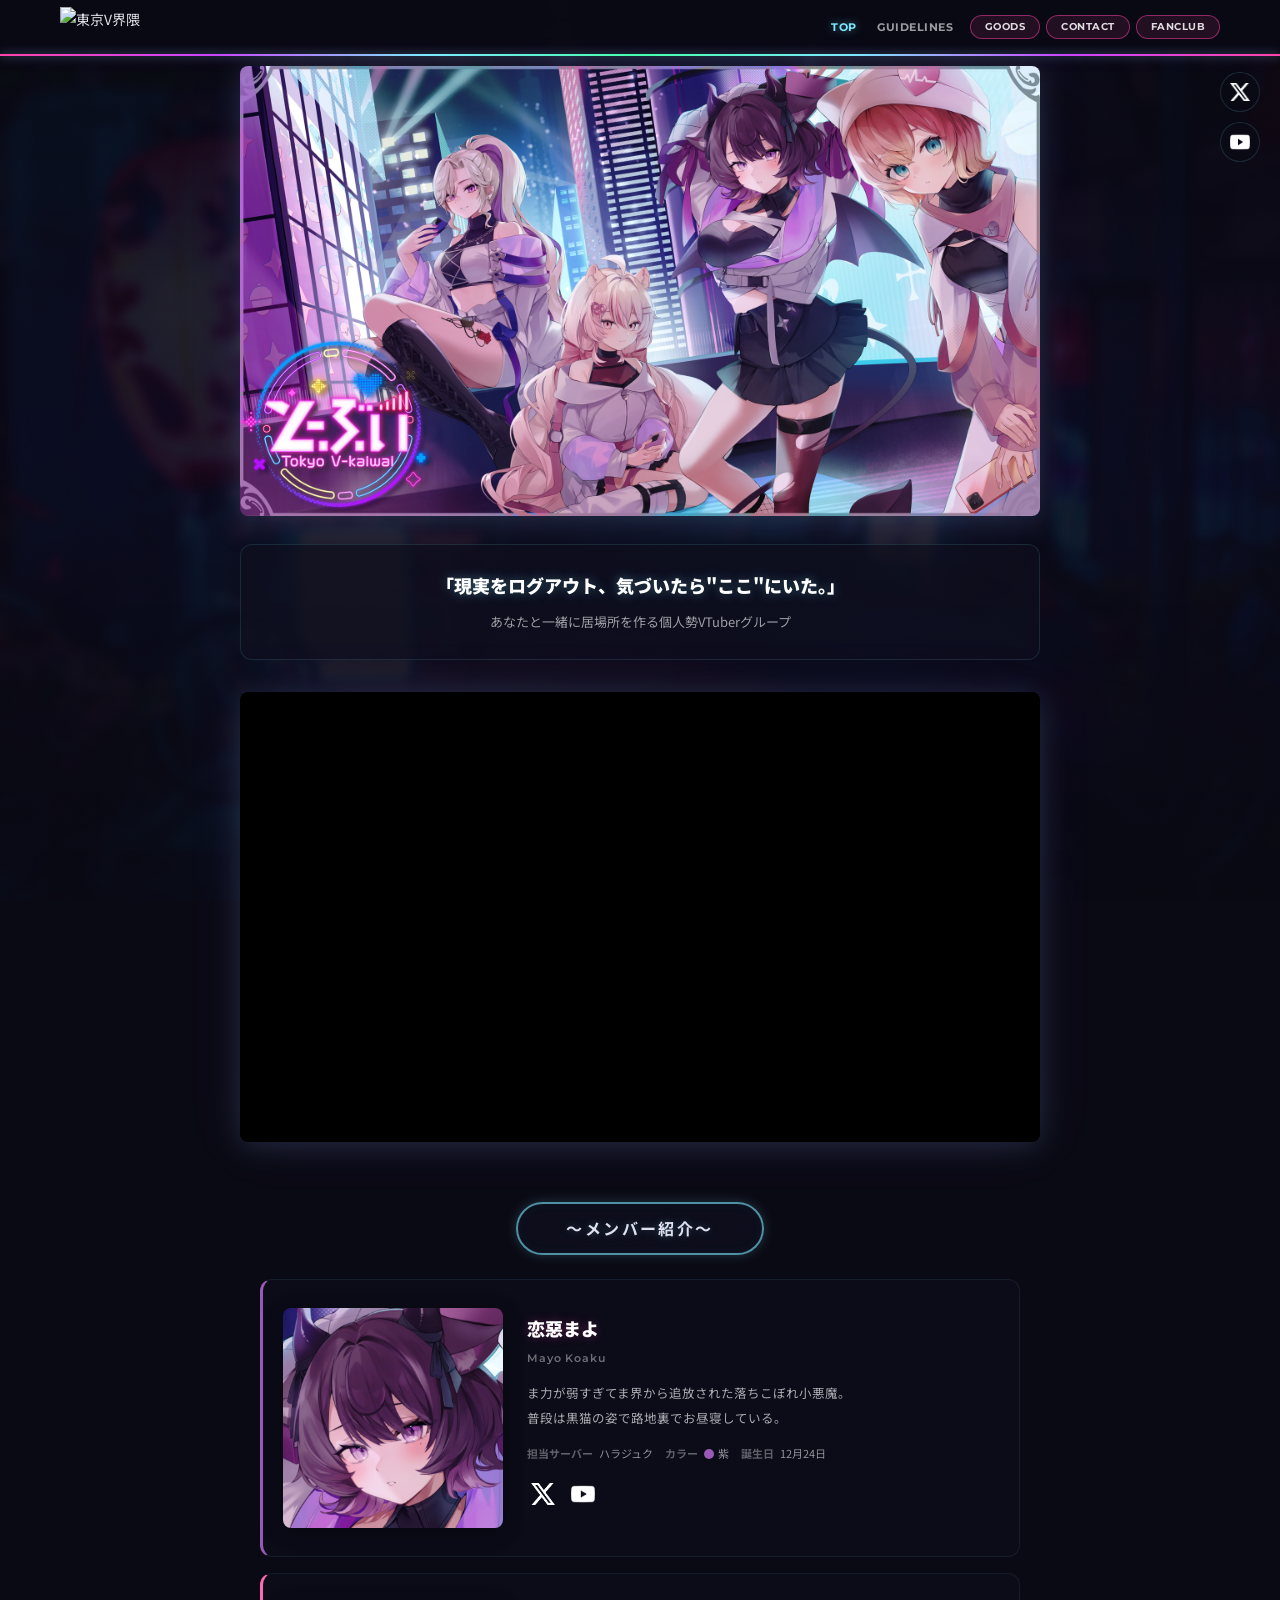
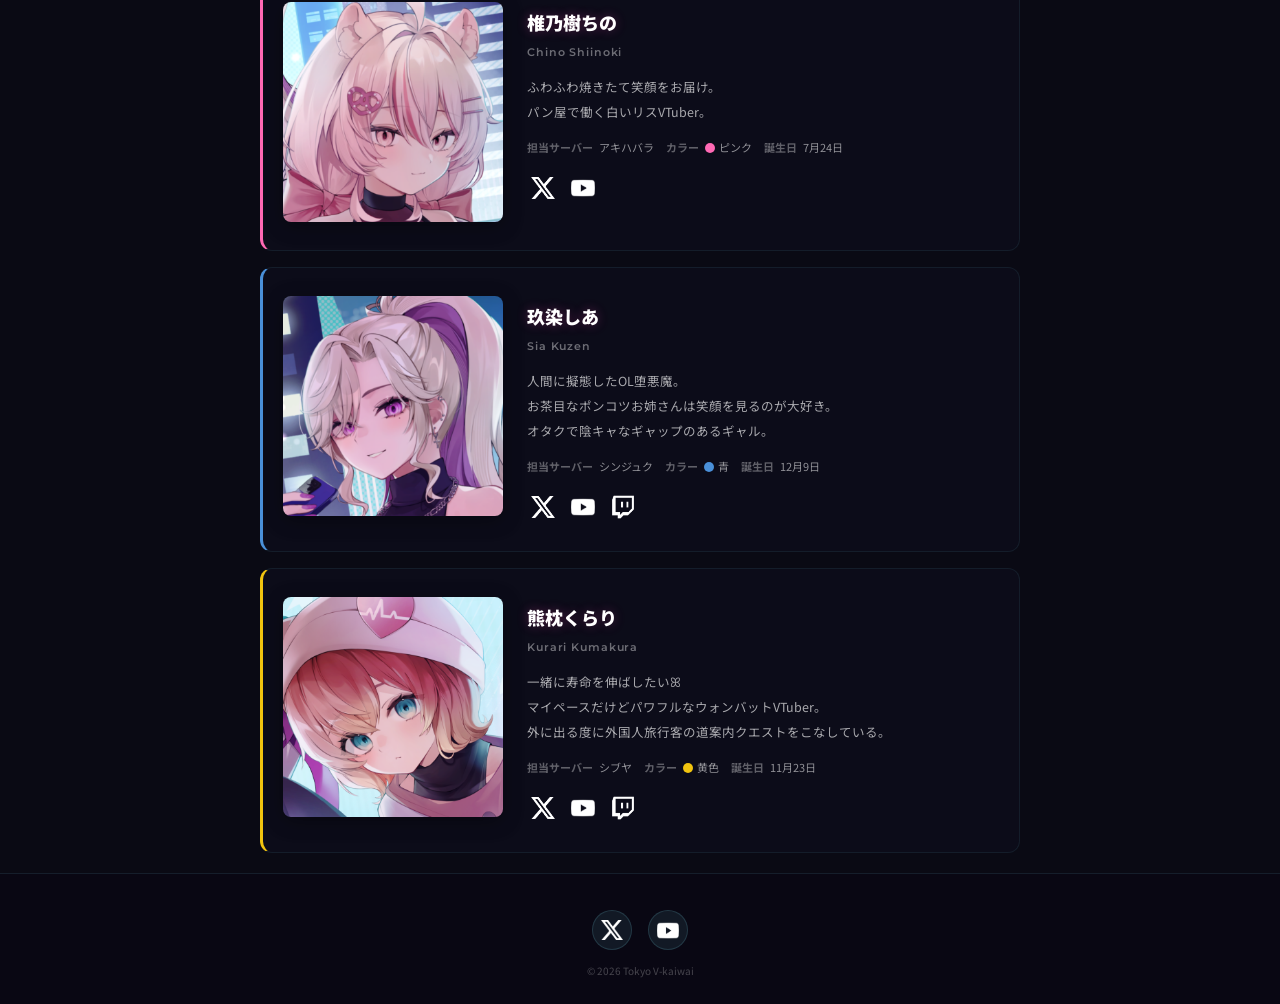
==== commit 0dac7c8d: "Add: FANCLUB(FANBOX)タブをナビゲーションに追加（CONTACTの右） Co-Authored-By: Claude Opus 4.8 (1M context) <noreply@a" ====
--- a/index.html
+++ b/index.html
@@ -83,6 +83,7 @@
           <li><a href="guidelines.html">GUIDELINES</a></li>
           <li class="nav-special"><a href="https://tokyovkaiwai.booth.pm/" target="_blank" rel="noopener noreferrer">GOODS</a></li>
           <li class="nav-special"><a href="contact.html">CONTACT</a></li>
+          <li class="nav-special"><a href="https://tov.fanbox.cc/" target="_blank" rel="noopener noreferrer">FANCLUB</a></li>
         </ul>
       </nav>
       <button class="nav-toggle" id="navToggle" aria-label="メニュー">
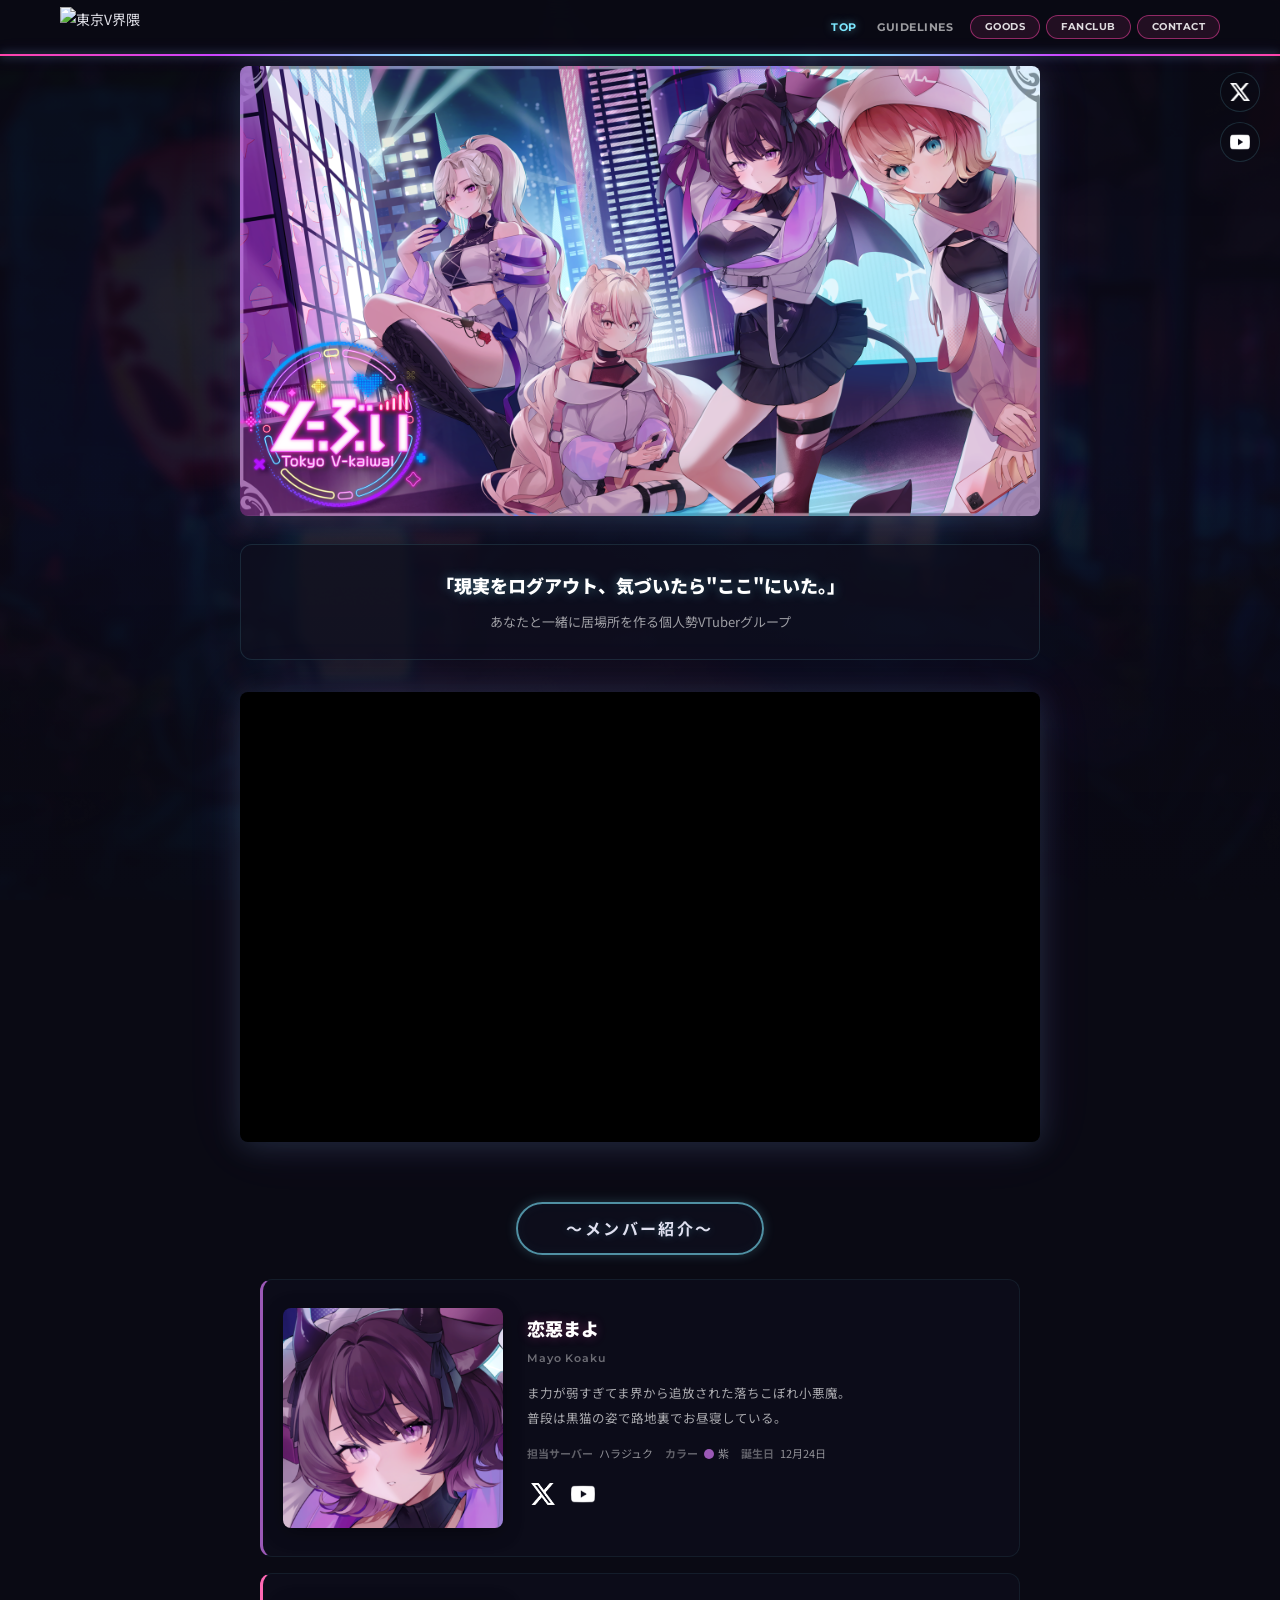
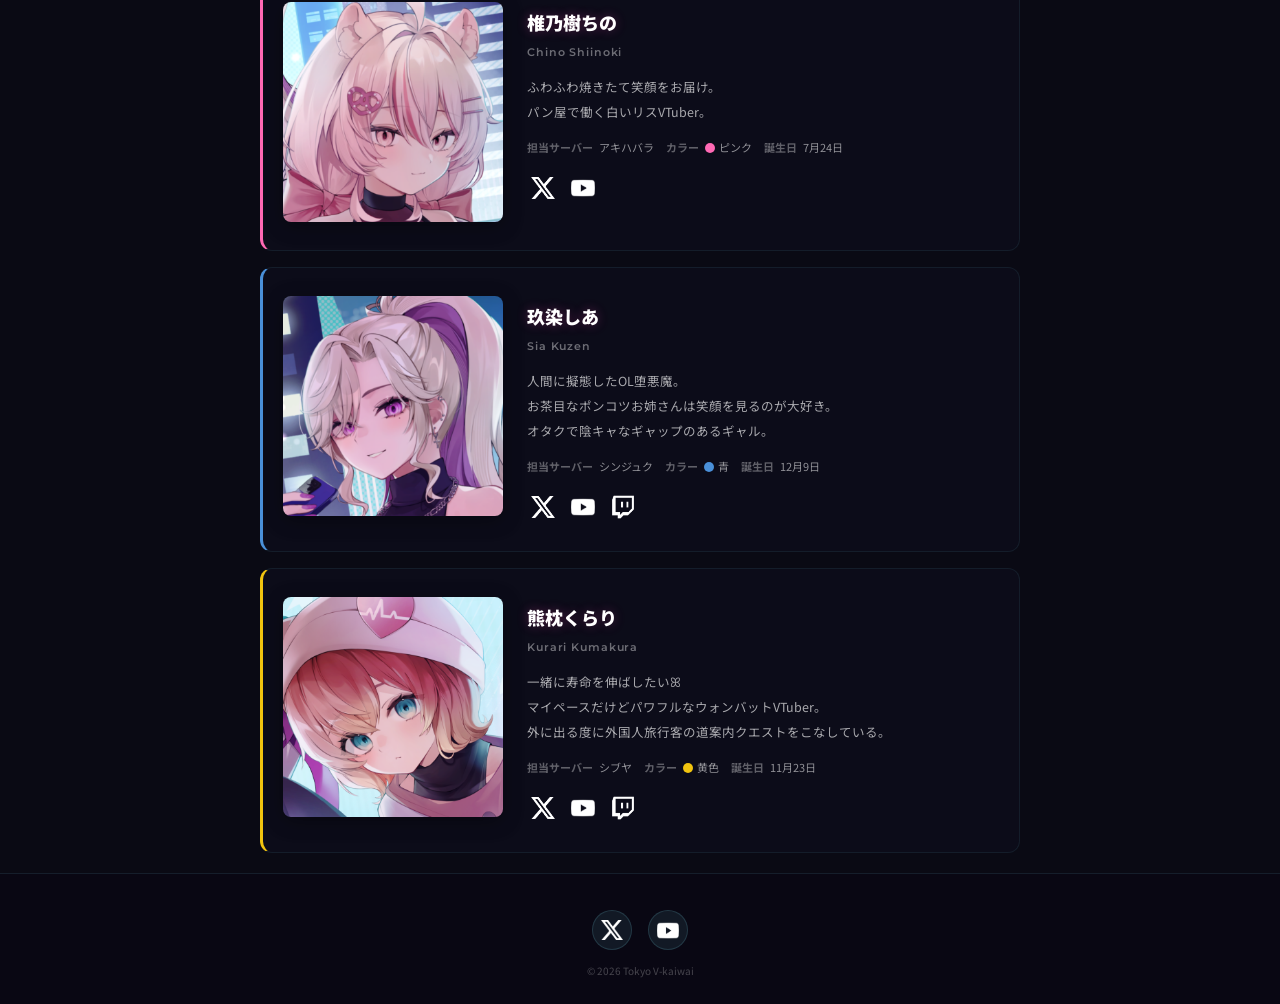
==== commit e197943d: "Update: FANCLUBタブをGOODSとCONTACTの間に移動 Co-Authored-By: Claude Opus 4.8 (1M context) <noreply@anthropic" ====
--- a/index.html
+++ b/index.html
@@ -82,8 +82,8 @@
           <li><a href="#top">TOP</a></li>
           <li><a href="guidelines.html">GUIDELINES</a></li>
           <li class="nav-special"><a href="https://tokyovkaiwai.booth.pm/" target="_blank" rel="noopener noreferrer">GOODS</a></li>
+          <li class="nav-special"><a href="https://tov.fanbox.cc/" target="_blank" rel="noopener noreferrer">FANCLUB</a></li>
           <li class="nav-special"><a href="contact.html">CONTACT</a></li>
-          <li class="nav-special"><a href="https://tov.fanbox.cc/" target="_blank" rel="noopener noreferrer">FANCLUB</a></li>
         </ul>
       </nav>
       <button class="nav-toggle" id="navToggle" aria-label="メニュー">
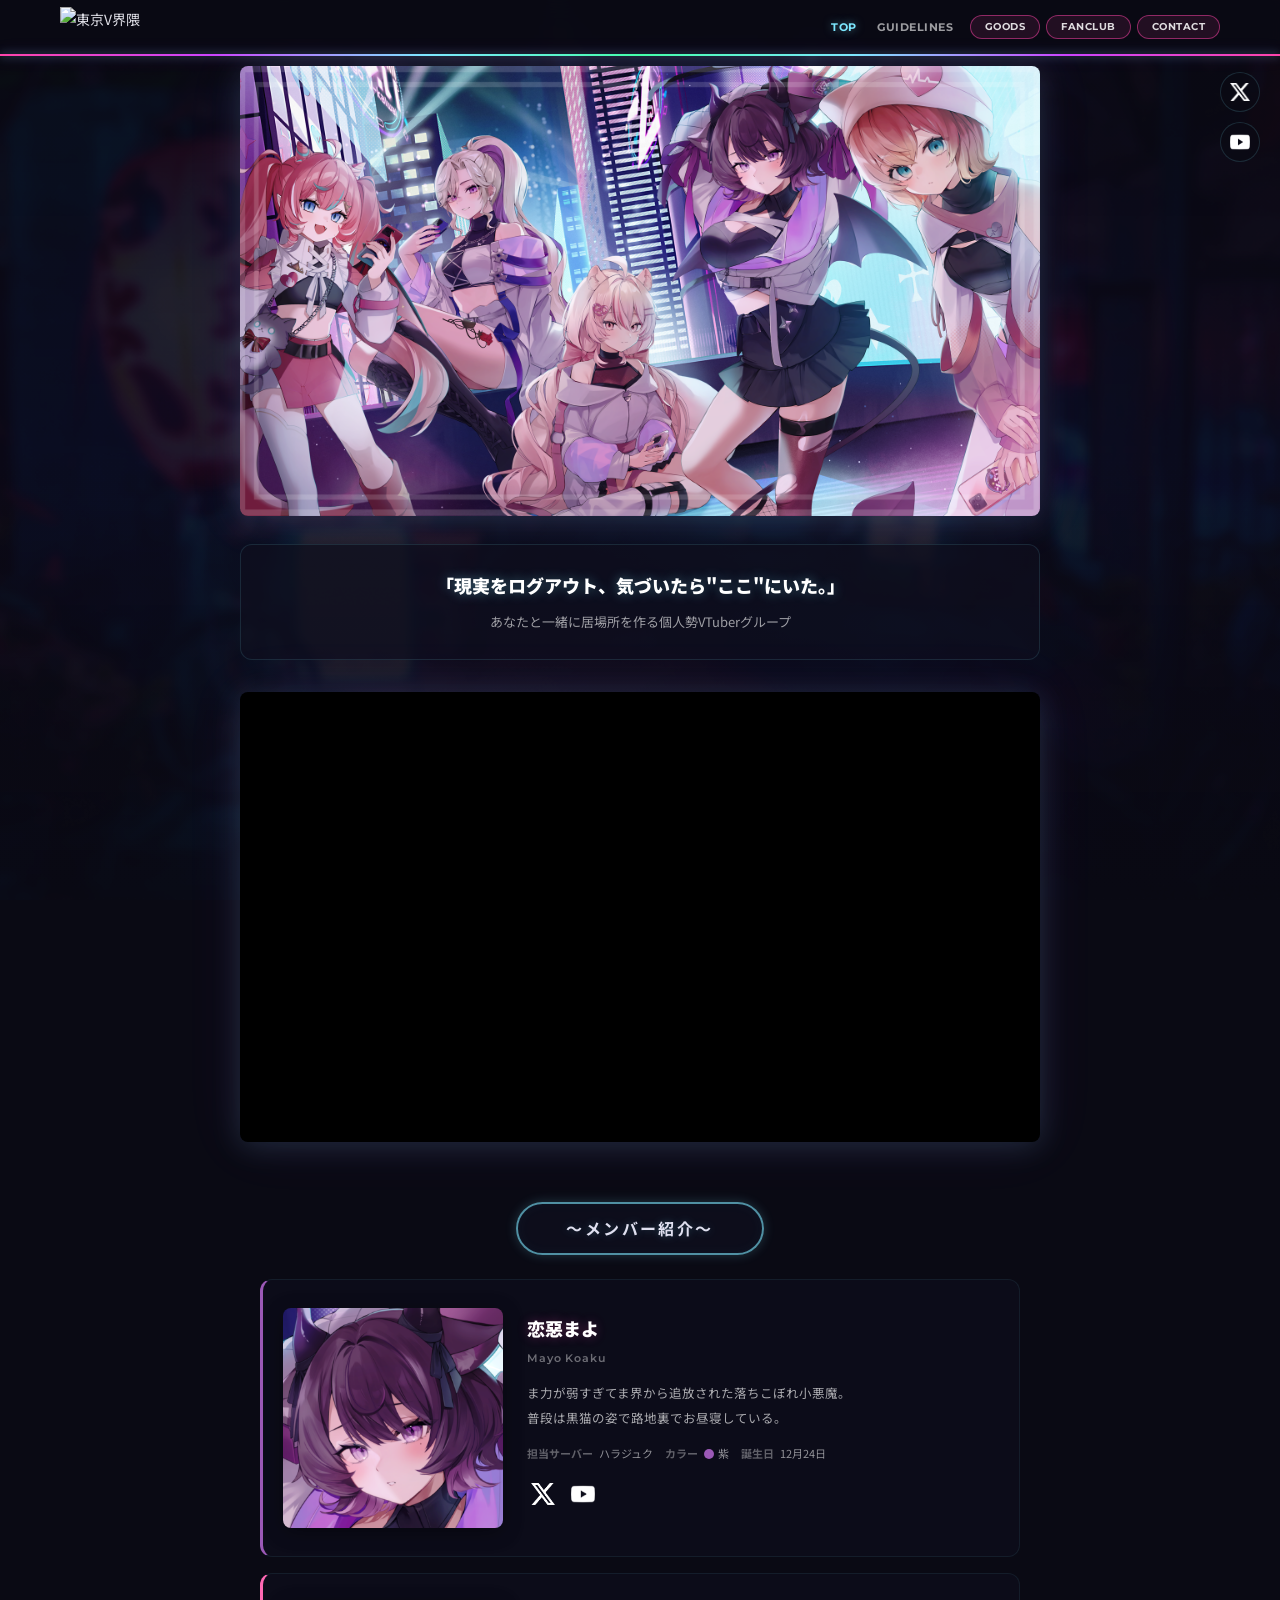
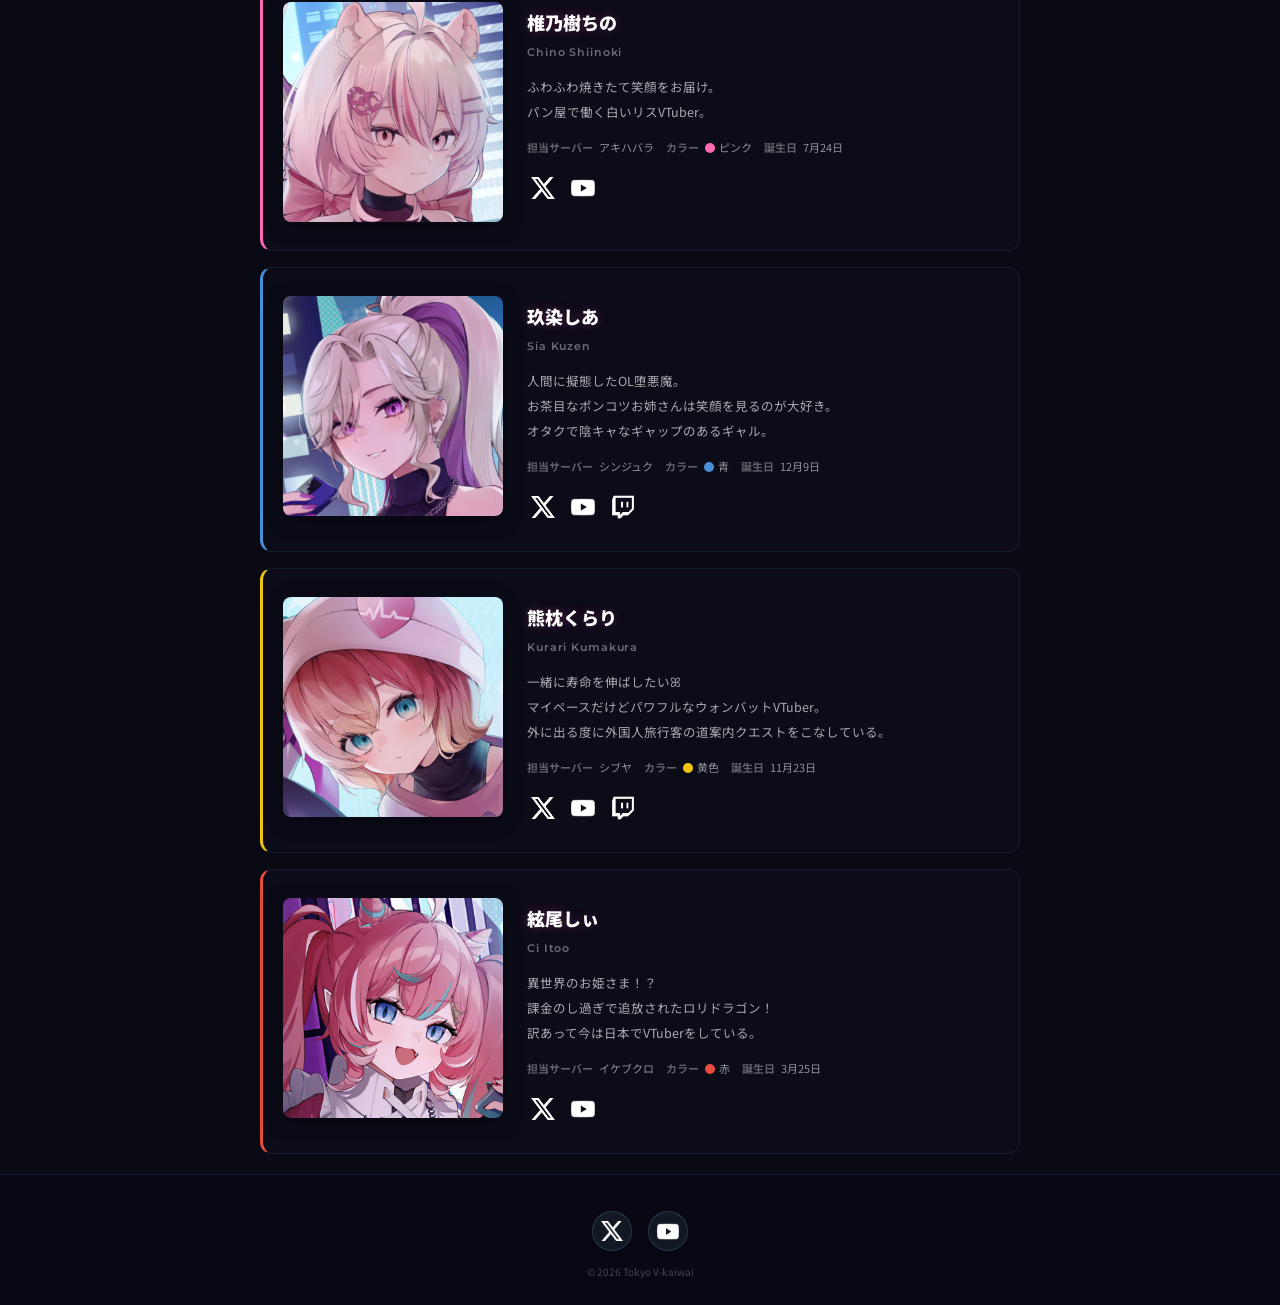
==== commit ef76ddf0: "Add: メンバーに絃尾しぃを追加、メインビジュアルをver2に差し替え - index.html: 絃尾しぃ（Ci Itoo）のメンバーカード追加（赤/イケブクロ/3月25日、X・YouTube） " ====
--- a/index.html
+++ b/index.html
@@ -5,16 +5,16 @@
   <meta name="viewport" content="width=device-width, initial-scale=1.0">
   <meta name="google-site-verification" content="s8VBmN4rUwEOQ_JMWTaWILbEDcA1kcqzEyMxc7Fg080" />
   <title>東京V界隈（とーぶい）公式サイト</title>
-  <meta name="description" content="東京V界隈（とーぶい）は、恋惡まよ・椎乃樹ちの・玖染しあ・熊枕くらりによる個人勢VTuberグループです。「現実をログアウト、気づいたらここにいた。」あなたと一緒に居場所を作ります。">
-  <meta name="keywords" content="東京V界隈,とーぶい,VTuber,恋惡まよ,椎乃樹ちの,玖染しあ,熊枕くらり,個人勢VTuber">
+  <meta name="description" content="東京V界隈（とーぶい）は、恋惡まよ・椎乃樹ちの・玖染しあ・熊枕くらり・絃尾しぃによる個人勢VTuberグループです。「現実をログアウト、気づいたらここにいた。」あなたと一緒に居場所を作ります。">
+  <meta name="keywords" content="東京V界隈,とーぶい,VTuber,恋惡まよ,椎乃樹ちの,玖染しあ,熊枕くらり,絃尾しぃ,個人勢VTuber">
   <meta property="og:title" content="東京V界隈（とーぶい）公式サイト">
-  <meta property="og:description" content="恋惡まよ・椎乃樹ちの・玖染しあ・熊枕くらりによる個人勢VTuberグループ「東京V界隈（とーぶい）」の公式サイトです。">
+  <meta property="og:description" content="恋惡まよ・椎乃樹ちの・玖染しあ・熊枕くらり・絃尾しぃによる個人勢VTuberグループ「東京V界隈（とーぶい）」の公式サイトです。">
   <meta property="og:type" content="website">
   <meta property="og:url" content="https://tokyovkaiwaiofficial.github.io/tokyo-v-kaiwai/">
   <meta property="og:site_name" content="東京V界隈">
   <meta name="twitter:card" content="summary_large_image">
   <meta name="twitter:title" content="東京V界隈（とーぶい）公式サイト">
-  <meta name="twitter:description" content="恋惡まよ・椎乃樹ちの・玖染しあ・熊枕くらりによる個人勢VTuberグループ「東京V界隈（とーぶい）」の公式サイトです。">
+  <meta name="twitter:description" content="恋惡まよ・椎乃樹ちの・玖染しあ・熊枕くらり・絃尾しぃによる個人勢VTuberグループ「東京V界隈（とーぶい）」の公式サイトです。">
   <link rel="canonical" href="https://tokyovkaiwaiofficial.github.io/tokyo-v-kaiwai/">
   <script type="application/ld+json">
   {
@@ -23,7 +23,7 @@
     "name": "東京V界隈",
     "alternateName": ["とーぶい", "Tokyo V Kaiwai"],
     "url": "https://tokyovkaiwaiofficial.github.io/tokyo-v-kaiwai/",
-    "description": "恋惡まよ・椎乃樹ちの・玖染しあ・熊枕くらりによる個人勢VTuberグループ「東京V界隈（とーぶい）」の公式サイトです。",
+    "description": "恋惡まよ・椎乃樹ちの・玖染しあ・熊枕くらり・絃尾しぃによる個人勢VTuberグループ「東京V界隈（とーぶい）」の公式サイトです。",
     "sameAs": [
       "https://x.com/tokyovkaiwai",
       "https://www.youtube.com/channel/UCpaPLm_RPjs5ALJmFA0-iug"
@@ -59,6 +59,14 @@
         "sameAs": [
           "https://x.com/Kurari_Kumakura",
           "https://www.youtube.com/@Kurari_Kumakura"
+        ]
+      },
+      {
+        "@type": "Person",
+        "name": "絃尾しぃ",
+        "sameAs": [
+          "https://x.com/itoo_ci",
+          "https://www.youtube.com/@いとおしぃitooci"
         ]
       }
     ]
@@ -97,7 +105,7 @@
   <section id="top" class="hero-section">
     <div class="hero-banner">
       <div class="hero-image-area">
-        <img src="images/main-visual.png?v=20260507" alt="東京V界隈" class="hero-img">
+        <img src="images/main-visual-ver2.png?v=20260823" alt="東京V界隈" class="hero-img">
       </div>
     </div>
   </section>
@@ -219,6 +227,31 @@
           <a href="https://x.com/Kurari_Kumakura" target="_blank" rel="noopener noreferrer" class="member-link-icon" aria-label="X"><img src="images/icon-x.png" alt="X"></a>
           <a href="https://www.youtube.com/@Kurari_Kumakura" target="_blank" rel="noopener noreferrer" class="member-link-icon" aria-label="YouTube"><img src="images/icon-youtube.png" alt="YouTube"></a>
           <a href="https://www.twitch.tv/kurari_kumakura" target="_blank" rel="noopener noreferrer" class="member-link-icon" aria-label="Twitch"><img src="images/icon-twitch.png" alt="Twitch"></a>
+        </div>
+      </div>
+    </article>
+
+    <!-- 絃尾しぃ -->
+    <article class="member-card" style="--member-color: #e74c3c;">
+      <div class="member-img">
+        <img src="images/character/5.png" alt="絃尾しぃ" class="member-photo">
+      </div>
+      <div class="member-info">
+        <h3 class="member-name">絃尾しぃ</h3>
+        <p class="member-name-en">Ci Itoo</p>
+        <p class="member-desc">
+          異世界のお姫さま！？<br>
+          課金のし過ぎで追放されたロリドラゴン！<br>
+          訳あって今は日本でVTuberをしている。
+        </p>
+        <div class="member-details">
+          <span class="member-detail"><span class="detail-label">担当サーバー</span>イケブクロ</span>
+          <span class="member-detail"><span class="detail-label">カラー</span><span class="color-dot" style="background: #e74c3c;"></span>赤</span>
+          <span class="member-detail"><span class="detail-label">誕生日</span>3月25日</span>
+        </div>
+        <div class="member-links">
+          <a href="https://x.com/itoo_ci" target="_blank" rel="noopener noreferrer" class="member-link-icon" aria-label="X"><img src="images/icon-x.png" alt="X"></a>
+          <a href="https://www.youtube.com/@いとおしぃitooci/shorts" target="_blank" rel="noopener noreferrer" class="member-link-icon" aria-label="YouTube"><img src="images/icon-youtube.png" alt="YouTube"></a>
         </div>
       </div>
     </article>
--- a/css/style.css
+++ b/css/style.css
@@ -974,3 +974,4 @@
 .member-card.anim-visible:nth-child(3) { transition-delay: 0.1s; }
 .member-card.anim-visible:nth-child(4) { transition-delay: 0.2s; }
 .member-card.anim-visible:nth-child(5) { transition-delay: 0.3s; }
+.member-card.anim-visible:nth-child(6) { transition-delay: 0.4s; }
